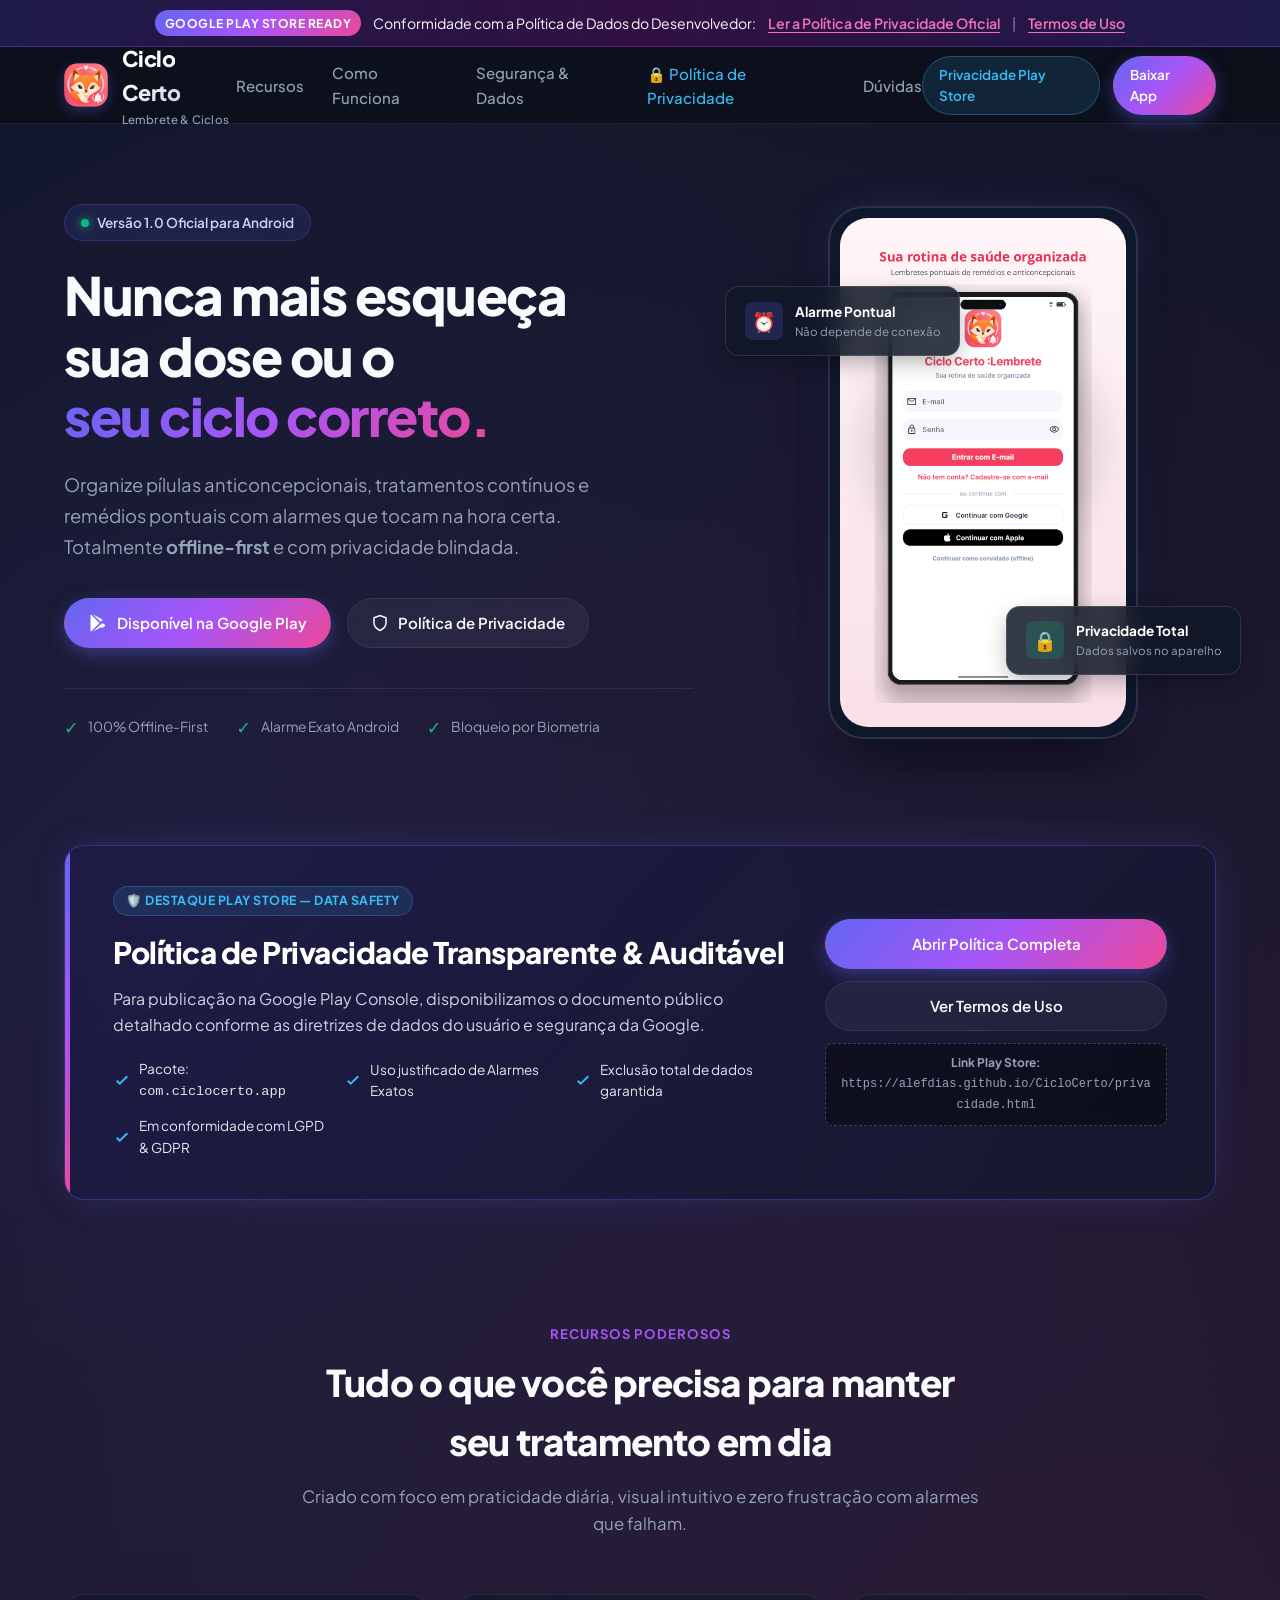
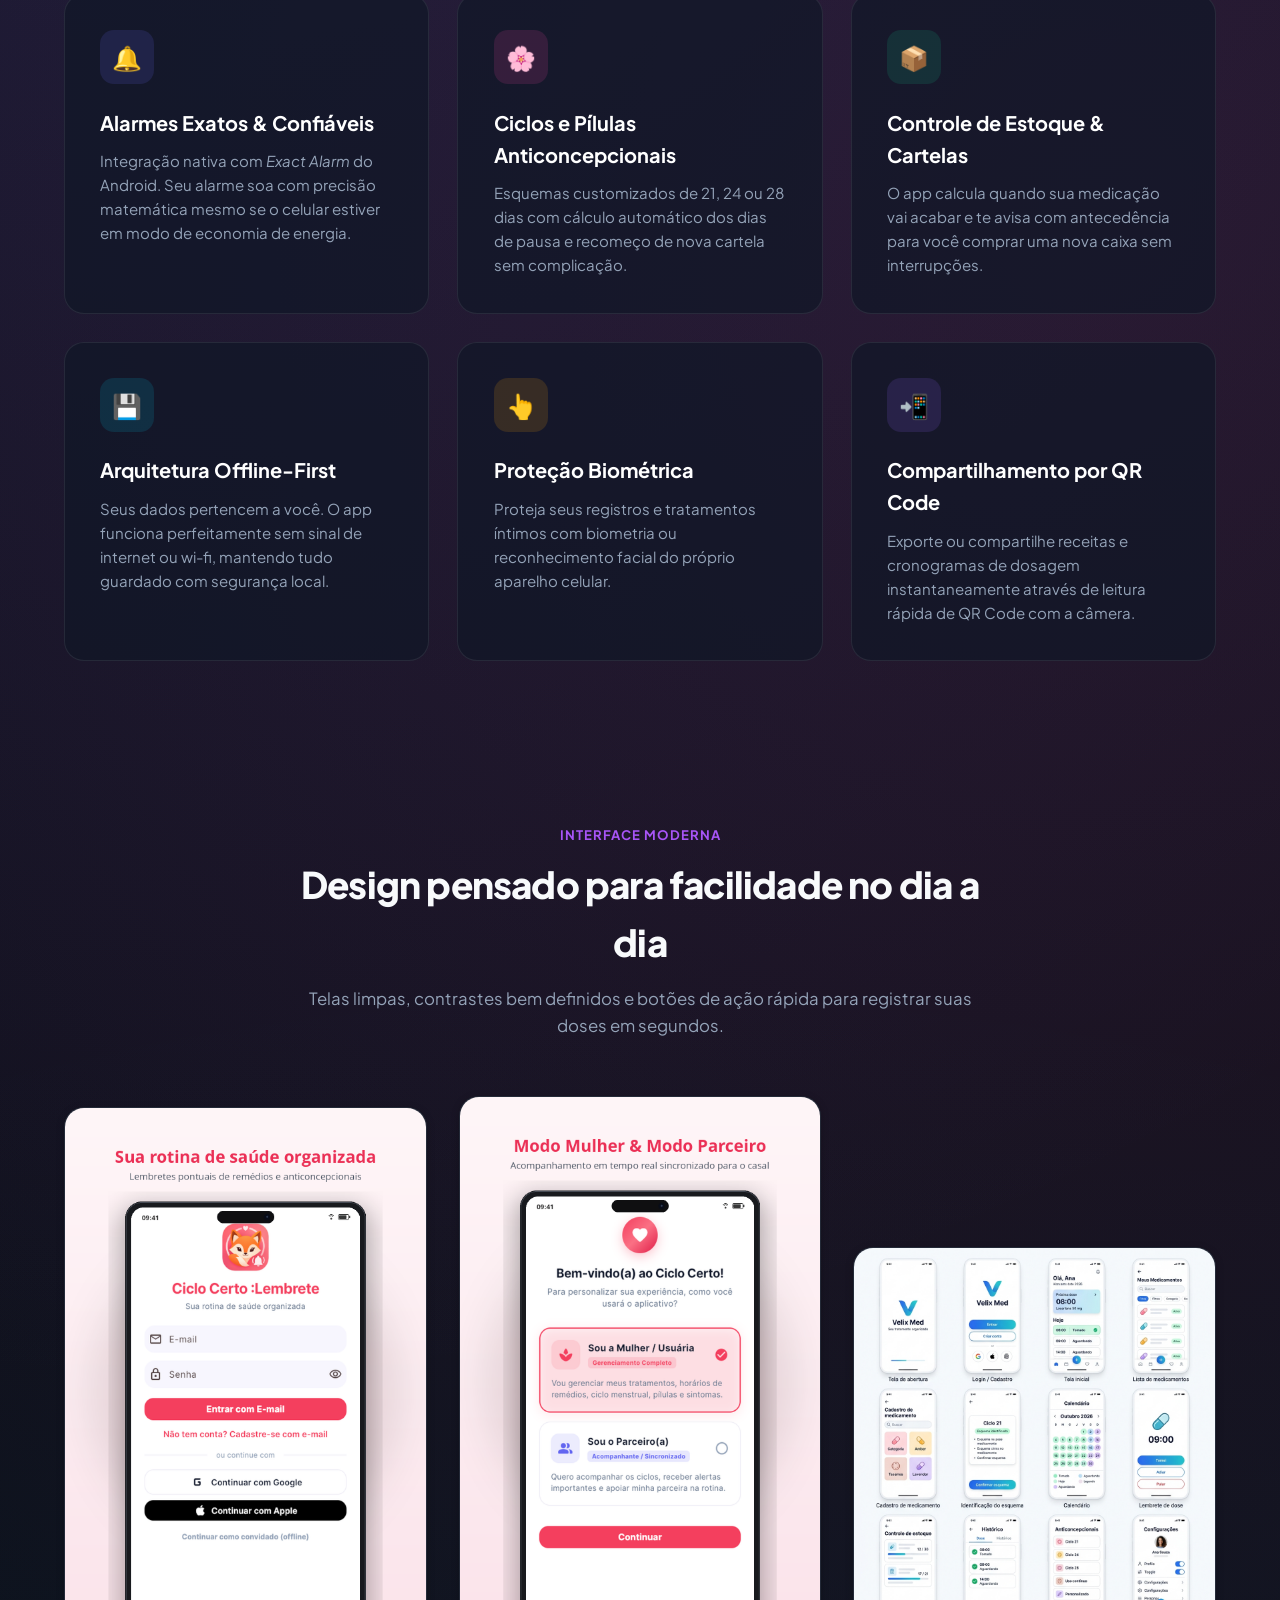
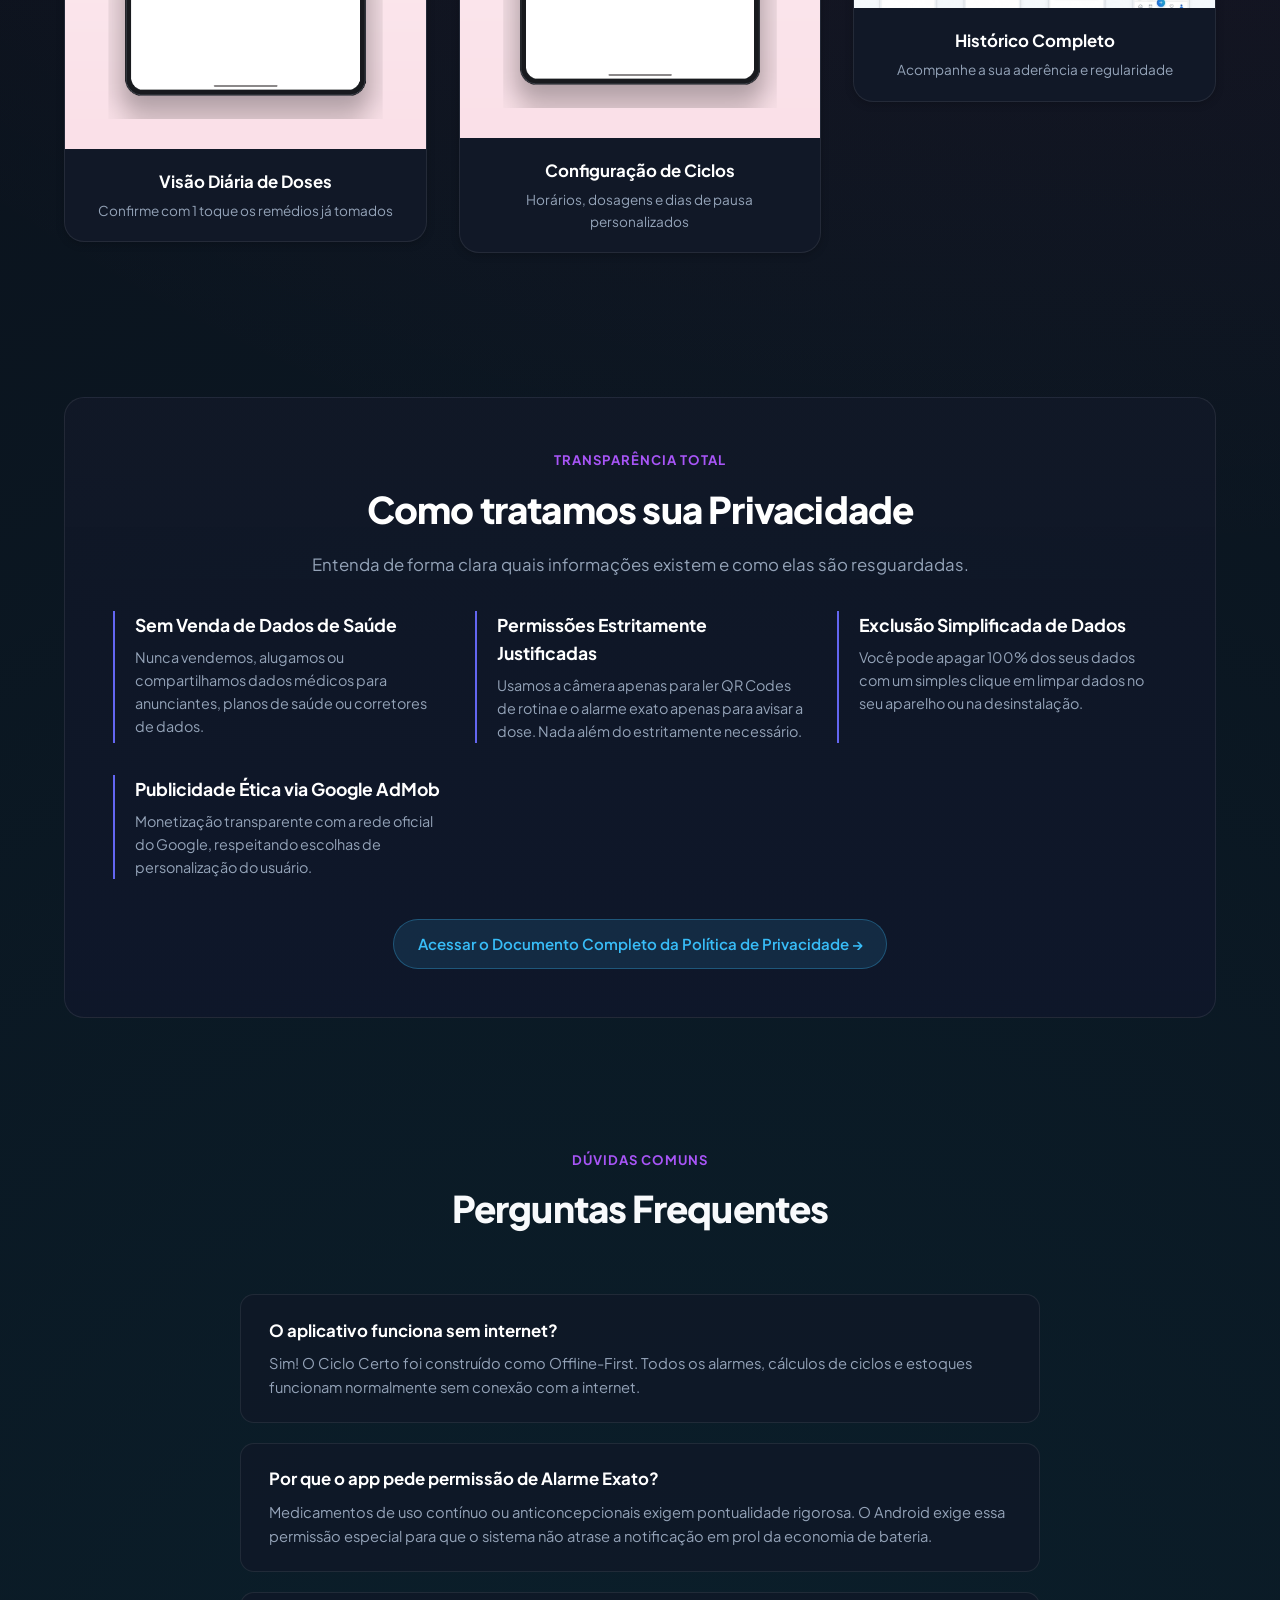
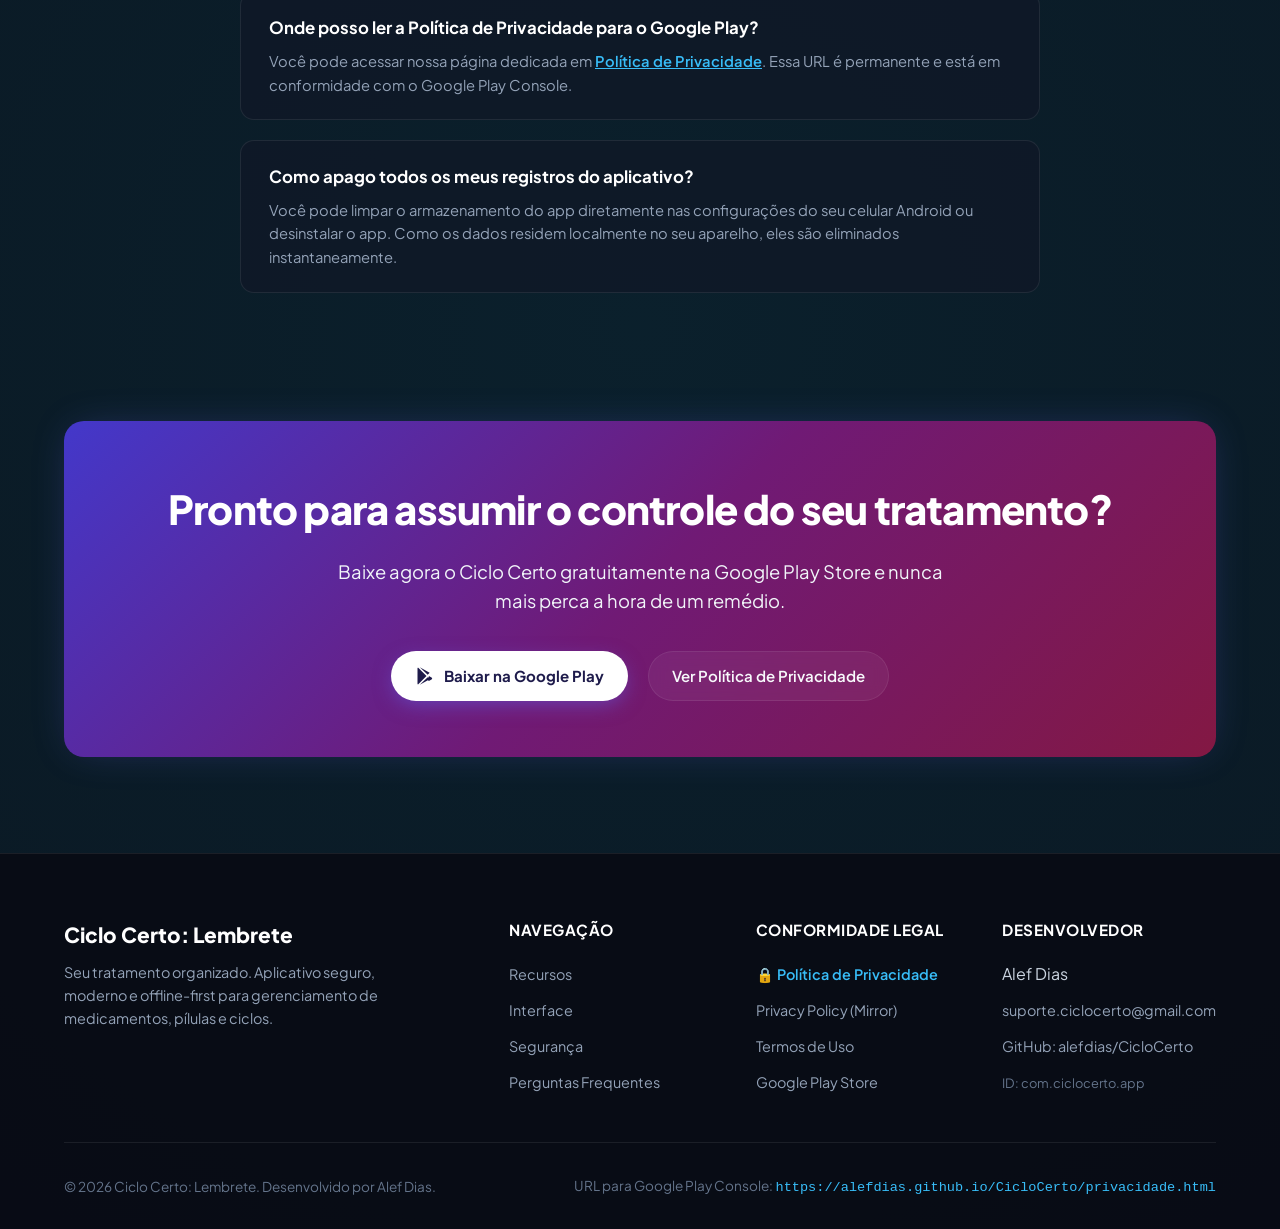
==== index.html @ 255b455c "feat: site oficial Ciclo Certo com Politica de Privacidade para Google Play Store" ====
<!DOCTYPE html>
<html lang="pt-BR">
<head>
  <meta charset="UTF-8">
  <meta name="viewport" content="width=device-width, initial-scale=1.0">
  <title>Ciclo Certo: Lembrete — Seu Tratamento e Ciclo em Dia</title>
  <meta name="description" content="Ciclo Certo é o aplicativo definitivo para gerenciar medicamentos, pílulas anticoncepcionais, ciclos e lembretes pontuais com total privacidade e segurança offline.">
  <meta name="keywords" content="Ciclo Certo, Lembrete de remédio, Pílula anticoncepcional, Ciclo menstrual, Gerenciador de medicamentos, Alarme de remédio, Google Play">
  
  <!-- Favicon -->
  <link rel="icon" type="image/png" href="assets/icon.png">
  
  <!-- Google Fonts -->
  <link rel="preconnect" href="https://fonts.googleapis.com">
  <link rel="preconnect" href="https://fonts.gstatic.com" crossorigin>
  <link href="https://fonts.googleapis.com/css2?family=Plus+Jakarta+Sans:wght@400;500;600;700;800&display=swap" rel="stylesheet">
  
  <!-- CSS -->
  <link rel="stylesheet" href="style.css">
</head>
<body>
  <div class="ambient-glow top-left"></div>
  <div class="ambient-glow bottom-right"></div>

  <!-- Top Notification Bar: Destaque Play Store -->
  <div class="top-notice-bar">
    <div class="container top-notice-content">
      <span class="top-badge">Google Play Store Ready</span>
      <span>Conformidade com a Política de Dados do Desenvolvedor:</span>
      <a href="privacidade.html">Ler a Política de Privacidade Oficial</a>
      <span style="opacity: 0.5;">|</span>
      <a href="termos.html">Termos de Uso</a>
    </div>
  </div>

  <!-- Header -->
  <header class="site-header">
    <div class="container site-nav">
      <a href="index.html" class="nav-brand">
        <img src="assets/icon.png" alt="Ciclo Certo Ícone" class="nav-logo">
        <div>
          <span class="brand-name">Ciclo Certo</span>
          <span class="brand-tag">Lembrete & Ciclos</span>
        </div>
      </a>
      <ul class="nav-links">
        <li><a href="#recursos" class="nav-link">Recursos</a></li>
        <li><a href="#como-funciona" class="nav-link">Como Funciona</a></li>
        <li><a href="#seguranca" class="nav-link">Segurança & Dados</a></li>
        <li><a href="privacidade.html" class="nav-link highlight">🔒 Política de Privacidade</a></li>
        <li><a href="#faq" class="nav-link">Dúvidas</a></li>
      </ul>
      <div class="nav-actions">
        <a href="privacidade.html" class="btn btn-privacy btn-sm">Privacidade Play Store</a>
        <a href="#download" class="btn btn-primary btn-sm">Baixar App</a>
      </div>
    </div>
  </header>

  <!-- Hero Section -->
  <section class="hero-section">
    <div class="container">
      <div class="hero-grid">
        <div class="hero-content">
          <div class="hero-badge-pill">
            <span class="pill-dot"></span>
            <span>Versão 1.0 Oficial para Android</span>
          </div>
          <h1 class="hero-title">
            Nunca mais esqueça <br>sua dose ou o <br>
            <span class="gradient-text">seu ciclo correto.</span>
          </h1>
          <p class="hero-desc">
            Organize pílulas anticoncepcionais, tratamentos contínuos e remédios pontuais com alarmes que tocam na hora certa. Totalmente <strong>offline-first</strong> e com privacidade blindada.
          </p>

          <div class="hero-cta-group">
            <a href="#download" class="btn btn-primary">
              <svg width="20" height="20" viewBox="0 0 24 24" fill="currentColor">
                <path d="M3.609 1.814L13.792 12 3.61 22.186a2.36 2.36 0 0 1-.61-.954V2.768c.176-.364.385-.688.61-.954zm11.602 11.602l2.366 2.366-11.8 6.812 9.434-9.178zm0-2.832L5.776 1.406l11.796 6.812-2.36 2.366zm1.414 1.414l3.18 1.836c1.077.622 1.077 1.636 0 2.258l-3.18 1.836-2.122-2.122 2.122-2.808z"/>
              </svg>
              Disponível na Google Play
            </a>
            <a href="privacidade.html" class="btn btn-secondary">
              <svg width="18" height="18" viewBox="0 0 24 24" fill="none" stroke="currentColor" stroke-width="2">
                <path d="M12 22s8-4 8-10V5l-8-3-8 3v7c0 6 8 10 8 10z"/>
              </svg>
              Política de Privacidade
            </a>
          </div>

          <div class="hero-trust-badges">
            <div class="trust-item">
              <span class="trust-icon">✓</span>
              <span>100% Offline-First</span>
            </div>
            <div class="trust-item">
              <span class="trust-icon">✓</span>
              <span>Alarme Exato Android</span>
            </div>
            <div class="trust-item">
              <span class="trust-icon">✓</span>
              <span>Bloqueio por Biometria</span>
            </div>
          </div>
        </div>

        <!-- Hero Visual Mockup -->
        <div class="hero-visual">
          <div class="phone-frame">
            <div class="phone-inner">
              <img src="assets/screen1.png" alt="Tela do Ciclo Certo" class="phone-screen">
            </div>
          </div>

          <!-- Floating Badges -->
          <div class="floating-card card-left">
            <div class="floating-icon purple">⏰</div>
            <div class="floating-text">
              <h5>Alarme Pontual</h5>
              <p>Não depende de conexão</p>
            </div>
          </div>

          <div class="floating-card card-right">
            <div class="floating-icon green">🔒</div>
            <div class="floating-text">
              <h5>Privacidade Total</h5>
              <p>Dados salvos no aparelho</p>
            </div>
          </div>
        </div>
      </div>
    </div>
  </section>

  <!-- Google Play Privacy Spotlight Card -->
  <section class="privacy-spotlight-section">
    <div class="container">
      <div class="privacy-spotlight-card">
        <div class="spotlight-left">
          <div class="spotlight-pill">🛡️ Destaque Play Store — Data Safety</div>
          <h2 class="spotlight-title">Política de Privacidade Transparente & Auditável</h2>
          <p class="spotlight-desc">
            Para publicação na Google Play Console, disponibilizamos o documento público detalhado conforme as diretrizes de dados do usuário e segurança da Google.
          </p>
          <div class="spotlight-points">
            <div class="spotlight-point">
              <svg width="18" height="18" fill="none" stroke="currentColor" stroke-width="2.5" viewBox="0 0 24 24"><path d="M5 13l4 4L19 7"/></svg>
              <span>Pacote: <code>com.ciclocerto.app</code></span>
            </div>
            <div class="spotlight-point">
              <svg width="18" height="18" fill="none" stroke="currentColor" stroke-width="2.5" viewBox="0 0 24 24"><path d="M5 13l4 4L19 7"/></svg>
              <span>Uso justificado de Alarmes Exatos</span>
            </div>
            <div class="spotlight-point">
              <svg width="18" height="18" fill="none" stroke="currentColor" stroke-width="2.5" viewBox="0 0 24 24"><path d="M5 13l4 4L19 7"/></svg>
              <span>Exclusão total de dados garantida</span>
            </div>
            <div class="spotlight-point">
              <svg width="18" height="18" fill="none" stroke="currentColor" stroke-width="2.5" viewBox="0 0 24 24"><path d="M5 13l4 4L19 7"/></svg>
              <span>Em conformidade com LGPD & GDPR</span>
            </div>
          </div>
        </div>

        <div class="spotlight-right">
          <a href="privacidade.html" class="btn btn-primary" style="width: 100%;">
            Abrir Política Completa
          </a>
          <a href="termos.html" class="btn btn-secondary" style="width: 100%;">
            Ver Termos de Uso
          </a>
          <div class="url-copy-box" title="URL para cadastrar na Play Store">
            <strong>Link Play Store:</strong><br>
            <code>https://alefdias.github.io/CicloCerto/privacidade.html</code>
          </div>
        </div>
      </div>
    </div>
  </section>

  <!-- Features Section -->
  <section id="recursos" class="features-section">
    <div class="container">
      <div class="section-header">
        <span class="section-tag">Recursos Poderosos</span>
        <h2 class="section-title">Tudo o que você precisa para manter seu tratamento em dia</h2>
        <p class="section-desc">Criado com foco em praticidade diária, visual intuitivo e zero frustração com alarmes que falham.</p>
      </div>

      <div class="features-grid">
        <div class="feature-card">
          <div class="feature-icon-wrapper indigo">🔔</div>
          <h3 class="feature-title">Alarmes Exatos & Confiáveis</h3>
          <p class="feature-desc">Integração nativa com <em>Exact Alarm</em> do Android. Seu alarme soa com precisão matemática mesmo se o celular estiver em modo de economia de energia.</p>
        </div>

        <div class="feature-card">
          <div class="feature-icon-wrapper pink">🌸</div>
          <h3 class="feature-title">Ciclos e Pílulas Anticoncepcionais</h3>
          <p class="feature-desc">Esquemas customizados de 21, 24 ou 28 dias com cálculo automático dos dias de pausa e recomeço de nova cartela sem complicação.</p>
        </div>

        <div class="feature-card">
          <div class="feature-icon-wrapper emerald">📦</div>
          <h3 class="feature-title">Controle de Estoque & Cartelas</h3>
          <p class="feature-desc">O app calcula quando sua medicação vai acabar e te avisa com antecedência para você comprar uma nova caixa sem interrupções.</p>
        </div>

        <div class="feature-card">
          <div class="feature-icon-wrapper cyan">💾</div>
          <h3 class="feature-title">Arquitetura Offline-First</h3>
          <p class="feature-desc">Seus dados pertencem a você. O app funciona perfeitamente sem sinal de internet ou wi-fi, mantendo tudo guardado com segurança local.</p>
        </div>

        <div class="feature-card">
          <div class="feature-icon-wrapper amber">👆</div>
          <h3 class="feature-title">Proteção Biométrica</h3>
          <p class="feature-desc">Proteja seus registros e tratamentos íntimos com biometria ou reconhecimento facial do próprio aparelho celular.</p>
        </div>

        <div class="feature-card">
          <div class="feature-icon-wrapper violet">📲</div>
          <h3 class="feature-title">Compartilhamento por QR Code</h3>
          <p class="feature-desc">Exporte ou compartilhe receitas e cronogramas de dosagem instantaneamente através de leitura rápida de QR Code com a câmera.</p>
        </div>
      </div>
    </div>
  </section>

  <!-- Showcase Gallery -->
  <section id="como-funciona" class="showcase-section">
    <div class="container">
      <div class="section-header">
        <span class="section-tag">Interface Moderna</span>
        <h2 class="section-title">Design pensado para facilidade no dia a dia</h2>
        <p class="section-desc">Telas limpas, contrastes bem definidos e botões de ação rápida para registrar suas doses em segundos.</p>
      </div>

      <div class="showcase-grid">
        <div class="showcase-card">
          <img src="assets/screen1.png" alt="Tela de Lembretes e Doses" class="showcase-img">
          <div class="showcase-info">
            <h4>Visão Diária de Doses</h4>
            <p>Confirme com 1 toque os remédios já tomados</p>
          </div>
        </div>

        <div class="showcase-card">
          <img src="assets/screen2.png" alt="Cadastro de Medicamentos" class="showcase-img">
          <div class="showcase-info">
            <h4>Configuração de Ciclos</h4>
            <p>Horários, dosagens e dias de pausa personalizados</p>
          </div>
        </div>

        <div class="showcase-card">
          <img src="assets/screen3.png" alt="Histórico e Calendário" class="showcase-img">
          <div class="showcase-info">
            <h4>Histórico Completo</h4>
            <p>Acompanhe a sua aderência e regularidade</p>
          </div>
        </div>
      </div>
    </div>
  </section>

  <!-- Security & Privacy Deep Dive -->
  <section id="seguranca" class="security-section">
    <div class="container">
      <div class="security-box">
        <div class="section-header" style="margin-bottom: 2rem;">
          <span class="section-tag">Transparência Total</span>
          <h2 class="section-title" style="color: #fff;">Como tratamos sua Privacidade</h2>
          <p class="section-desc">Entenda de forma clara quais informações existem e como elas são resguardadas.</p>
        </div>

        <div class="security-grid">
          <div class="security-item">
            <h4>Sem Venda de Dados de Saúde</h4>
            <p>Nunca vendemos, alugamos ou compartilhamos dados médicos para anunciantes, planos de saúde ou corretores de dados.</p>
          </div>

          <div class="security-item">
            <h4>Permissões Estritamente Justificadas</h4>
            <p>Usamos a câmera apenas para ler QR Codes de rotina e o alarme exato apenas para avisar a dose. Nada além do estritamente necessário.</p>
          </div>

          <div class="security-item">
            <h4>Exclusão Simplificada de Dados</h4>
            <p>Você pode apagar 100% dos seus dados com um simples clique em limpar dados no seu aparelho ou na desinstalação.</p>
          </div>

          <div class="security-item">
            <h4>Publicidade Ética via Google AdMob</h4>
            <p>Monetização transparente com a rede oficial do Google, respeitando escolhas de personalização do usuário.</p>
          </div>
        </div>

        <div style="text-align: center; margin-top: 2.5rem;">
          <a href="privacidade.html" class="btn btn-privacy">
            Acessar o Documento Completo da Política de Privacidade →
          </a>
        </div>
      </div>
    </div>
  </section>

  <!-- FAQ Section -->
  <section id="faq" class="faq-section">
    <div class="container">
      <div class="section-header">
        <span class="section-tag">Dúvidas Comuns</span>
        <h2 class="section-title">Perguntas Frequentes</h2>
      </div>

      <div class="faq-list">
        <div class="faq-item">
          <div class="faq-question">O aplicativo funciona sem internet?</div>
          <div class="faq-answer">Sim! O Ciclo Certo foi construído como Offline-First. Todos os alarmes, cálculos de ciclos e estoques funcionam normalmente sem conexão com a internet.</div>
        </div>

        <div class="faq-item">
          <div class="faq-question">Por que o app pede permissão de Alarme Exato?</div>
          <div class="faq-answer">Medicamentos de uso contínuo ou anticoncepcionais exigem pontualidade rigorosa. O Android exige essa permissão especial para que o sistema não atrase a notificação em prol da economia de bateria.</div>
        </div>

        <div class="faq-item">
          <div class="faq-question">Onde posso ler a Política de Privacidade para o Google Play?</div>
          <div class="faq-answer">Você pode acessar nossa página dedicada em <a href="privacidade.html" style="color:#38bdf8; font-weight:600;">Política de Privacidade</a>. Essa URL é permanente e está em conformidade com o Google Play Console.</div>
        </div>

        <div class="faq-item">
          <div class="faq-question">Como apago todos os meus registros do aplicativo?</div>
          <div class="faq-answer">Você pode limpar o armazenamento do app diretamente nas configurações do seu celular Android ou desinstalar o app. Como os dados residem localmente no seu aparelho, eles são eliminados instantaneamente.</div>
        </div>
      </div>
    </div>
  </section>

  <!-- CTA Download Section -->
  <section id="download" class="cta-banner-section">
    <div class="container">
      <div class="cta-banner">
        <h2>Pronto para assumir o controle do seu tratamento?</h2>
        <p>Baixe agora o Ciclo Certo gratuitamente na Google Play Store e nunca mais perca a hora de um remédio.</p>
        <div class="cta-buttons">
          <a href="https://play.google.com/store/apps/details?id=com.ciclocerto.app" target="_blank" class="btn btn-primary" style="background:#fff; color:#1e1b4b; font-weight:700;">
            <svg width="20" height="20" viewBox="0 0 24 24" fill="#1e1b4b">
              <path d="M3.609 1.814L13.792 12 3.61 22.186a2.36 2.36 0 0 1-.61-.954V2.768c.176-.364.385-.688.61-.954zm11.602 11.602l2.366 2.366-11.8 6.812 9.434-9.178zm0-2.832L5.776 1.406l11.796 6.812-2.36 2.366zm1.414 1.414l3.18 1.836c1.077.622 1.077 1.636 0 2.258l-3.18 1.836-2.122-2.122 2.122-2.808z"/>
            </svg>
            Baixar na Google Play
          </a>
          <a href="privacidade.html" class="btn btn-secondary">
            Ver Política de Privacidade
          </a>
        </div>
      </div>
    </div>
  </section>

  <!-- Footer -->
  <footer class="site-footer">
    <div class="container">
      <div class="footer-grid">
        <div class="footer-brand">
          <h4>Ciclo Certo: Lembrete</h4>
          <p>Seu tratamento organizado. Aplicativo seguro, moderno e offline-first para gerenciamento de medicamentos, pílulas e ciclos.</p>
        </div>
        <div class="footer-col">
          <h5>Navegação</h5>
          <ul class="footer-links">
            <li><a href="#recursos">Recursos</a></li>
            <li><a href="#como-funciona">Interface</a></li>
            <li><a href="#seguranca">Segurança</a></li>
            <li><a href="#faq">Perguntas Frequentes</a></li>
          </ul>
        </div>
        <div class="footer-col">
          <h5>Conformidade Legal</h5>
          <ul class="footer-links">
            <li><a href="privacidade.html" class="privacy-link">🔒 Política de Privacidade</a></li>
            <li><a href="privacy.html">Privacy Policy (Mirror)</a></li>
            <li><a href="termos.html">Termos de Uso</a></li>
            <li><a href="https://play.google.com/store/apps/details?id=com.ciclocerto.app" target="_blank">Google Play Store</a></li>
          </ul>
        </div>
        <div class="footer-col">
          <h5>Desenvolvedor</h5>
          <ul class="footer-links">
            <li><span style="color: #cbd5e1;">Alef Dias</span></li>
            <li><a href="mailto:suporte.ciclocerto@gmail.com">suporte.ciclocerto@gmail.com</a></li>
            <li><a href="https://github.com/alefdias/CicloCerto" target="_blank">GitHub: alefdias/CicloCerto</a></li>
            <li><span style="color: #64748b; font-size: 0.8rem;">ID: com.ciclocerto.app</span></li>
          </ul>
        </div>
      </div>
      <div class="footer-bottom">
        <div>&copy; 2026 Ciclo Certo: Lembrete. Desenvolvido por Alef Dias.</div>
        <div>URL para Google Play Console: <code style="color: #38bdf8;">https://alefdias.github.io/CicloCerto/privacidade.html</code></div>
      </div>
    </div>
  </footer>
</body>
</html>
---- style.css ----
/* ==========================================================================
   Ciclo Certo - Design System & Modern Styles
   ========================================================================== */

:root {
  --primary: #6366f1;
  --primary-hover: #4f46e5;
  --primary-light: #e0e7ff;
  --primary-gradient: linear-gradient(135deg, #6366f1 0%, #a855f7 50%, #ec4899 100%);
  --secondary: #ec4899;
  --secondary-hover: #db2777;
  --accent: #06b6d4;
  --accent-green: #10b981;
  
  --bg-main: #0b0f19;
  --bg-surface: #111827;
  --bg-card: rgba(17, 24, 39, 0.7);
  --bg-card-hover: rgba(30, 41, 59, 0.8);
  --border-subtle: rgba(255, 255, 255, 0.08);
  --border-focus: rgba(99, 102, 241, 0.4);
  
  --text-main: #f8fafc;
  --text-muted: #94a3b8;
  --text-dim: #64748b;
  
  --font-family: 'Plus Jakarta Sans', system-ui, -apple-system, BlinkMacSystemFont, 'Segoe UI', Roboto, sans-serif;
  --radius-sm: 8px;
  --radius-md: 14px;
  --radius-lg: 20px;
  --radius-full: 9999px;
  
  --shadow-sm: 0 2px 8px rgba(0, 0, 0, 0.2);
  --shadow-md: 0 8px 24px -4px rgba(0, 0, 0, 0.35);
  --shadow-glow: 0 0 40px -10px rgba(99, 102, 241, 0.3);
  --shadow-pink: 0 0 35px -8px rgba(236, 72, 153, 0.3);
}

/* Reset & Base */
*, *::before, *::after {
  box-sizing: border-box;
  margin: 0;
  padding: 0;
}

html {
  scroll-behavior: smooth;
  font-family: var(--font-family);
  background-color: var(--bg-main);
  color: var(--text-main);
  line-height: 1.6;
  -webkit-font-smoothing: antialiased;
}

body {
  min-height: 100vh;
  position: relative;
  overflow-x: hidden;
  background: 
    radial-gradient(circle at 15% 15%, rgba(99, 102, 241, 0.15) 0%, transparent 40%),
    radial-gradient(circle at 85% 30%, rgba(236, 72, 153, 0.12) 0%, transparent 45%),
    radial-gradient(circle at 50% 85%, rgba(6, 182, 212, 0.1) 0%, transparent 50%),
    var(--bg-main);
}

/* Ambient glow blobs */
.ambient-glow {
  position: fixed;
  width: 500px;
  height: 500px;
  border-radius: 50%;
  filter: blur(120px);
  pointer-events: none;
  z-index: -1;
  opacity: 0.5;
}
.ambient-glow.top-left {
  top: -100px;
  left: -100px;
  background: rgba(99, 102, 241, 0.25);
}
.ambient-glow.bottom-right {
  bottom: 0;
  right: -100px;
  background: rgba(236, 72, 153, 0.2);
}

/* Container */
.container {
  width: 100%;
  max-width: 1200px;
  margin: 0 auto;
  padding: 0 1.5rem;
}

/* PlayStore Highlight Top Notification Bar */
.top-notice-bar {
  background: linear-gradient(90deg, #1e1b4b 0%, #311042 50%, #1e1b4b 100%);
  border-bottom: 1px solid rgba(168, 85, 247, 0.3);
  padding: 0.65rem 1rem;
  font-size: 0.88rem;
  text-align: center;
  position: relative;
  z-index: 100;
}
.top-notice-content {
  display: flex;
  align-items: center;
  justify-content: center;
  gap: 0.75rem;
  flex-wrap: wrap;
}
.top-badge {
  background: var(--primary-gradient);
  color: #fff;
  padding: 0.2rem 0.6rem;
  border-radius: var(--radius-full);
  font-size: 0.75rem;
  font-weight: 700;
  letter-spacing: 0.5px;
  text-transform: uppercase;
  display: inline-flex;
  align-items: center;
  gap: 0.3rem;
}
.top-notice-bar a {
  color: #f472b6;
  font-weight: 600;
  text-decoration: underline;
  text-underline-offset: 3px;
  transition: color 0.2s;
}
.top-notice-bar a:hover {
  color: #fff;
}

/* Navigation Header */
.site-header {
  position: sticky;
  top: 0;
  z-index: 90;
  backdrop-filter: blur(16px);
  -webkit-backdrop-filter: blur(16px);
  background: rgba(11, 15, 25, 0.75);
  border-bottom: 1px solid var(--border-subtle);
  transition: all 0.3s ease;
}
.site-nav {
  display: flex;
  align-items: center;
  justify-content: space-between;
  height: 76px;
}
.nav-brand {
  display: flex;
  align-items: center;
  gap: 0.85rem;
  text-decoration: none;
  color: var(--text-main);
}
.nav-logo {
  width: 44px;
  height: 44px;
  border-radius: var(--radius-md);
  box-shadow: 0 4px 12px rgba(99, 102, 241, 0.3);
  object-fit: cover;
  transition: transform 0.2s;
}
.nav-brand:hover .nav-logo {
  transform: scale(1.05);
}
.brand-name {
  font-weight: 800;
  font-size: 1.35rem;
  letter-spacing: -0.5px;
  background: linear-gradient(135deg, #fff 40%, #cbd5e1 100%);
  -webkit-background-clip: text;
  -webkit-text-fill-color: transparent;
}
.brand-tag {
  display: block;
  font-size: 0.72rem;
  color: var(--text-muted);
  font-weight: 500;
  letter-spacing: 0.2px;
}
.nav-links {
  display: flex;
  align-items: center;
  gap: 1.75rem;
  list-style: none;
}
.nav-link {
  color: var(--text-muted);
  text-decoration: none;
  font-weight: 500;
  font-size: 0.94rem;
  transition: color 0.2s;
}
.nav-link:hover {
  color: var(--text-main);
}
.nav-link.active {
  color: #fff;
  font-weight: 600;
}
.nav-link.highlight {
  color: #38bdf8;
  display: inline-flex;
  align-items: center;
  gap: 0.35rem;
}
.nav-actions {
  display: flex;
  align-items: center;
  gap: 0.85rem;
}

/* Buttons */
.btn {
  display: inline-flex;
  align-items: center;
  justify-content: center;
  gap: 0.55rem;
  padding: 0.75rem 1.45rem;
  border-radius: var(--radius-full);
  font-size: 0.94rem;
  font-weight: 600;
  text-decoration: none;
  cursor: pointer;
  transition: all 0.25s cubic-bezier(0.16, 1, 0.3, 1);
  border: 1px solid transparent;
}
.btn-primary {
  background: var(--primary-gradient);
  color: #fff;
  box-shadow: 0 6px 20px -3px rgba(99, 102, 241, 0.5);
}
.btn-primary:hover {
  transform: translateY(-2px);
  box-shadow: 0 10px 28px -3px rgba(236, 72, 153, 0.6);
}
.btn-secondary {
  background: rgba(255, 255, 255, 0.05);
  color: var(--text-main);
  border: 1px solid var(--border-subtle);
  backdrop-filter: blur(8px);
}
.btn-secondary:hover {
  background: rgba(255, 255, 255, 0.1);
  border-color: rgba(255, 255, 255, 0.2);
  transform: translateY(-2px);
}
.btn-privacy {
  background: rgba(56, 189, 248, 0.12);
  color: #38bdf8;
  border: 1px solid rgba(56, 189, 248, 0.3);
}
.btn-privacy:hover {
  background: rgba(56, 189, 248, 0.2);
  border-color: #38bdf8;
  color: #fff;
  transform: translateY(-2px);
}
.btn-sm {
  padding: 0.45rem 1rem;
  font-size: 0.84rem;
}

/* Hero Section */
.hero-section {
  padding: 5rem 0 4rem;
  position: relative;
}
.hero-grid {
  display: grid;
  grid-template-columns: 1.15fr 0.85fr;
  align-items: center;
  gap: 3.5rem;
}
.hero-badge-pill {
  display: inline-flex;
  align-items: center;
  gap: 0.5rem;
  padding: 0.4rem 1rem;
  background: rgba(99, 102, 241, 0.12);
  border: 1px solid rgba(99, 102, 241, 0.25);
  border-radius: var(--radius-full);
  color: #c7d2fe;
  font-size: 0.85rem;
  font-weight: 600;
  margin-bottom: 1.5rem;
}
.hero-badge-pill .pill-dot {
  width: 8px;
  height: 8px;
  border-radius: 50%;
  background: var(--accent-green);
  box-shadow: 0 0 10px var(--accent-green);
}
.hero-title {
  font-size: 3.3rem;
  font-weight: 800;
  line-height: 1.15;
  letter-spacing: -1.5px;
  margin-bottom: 1.35rem;
}
.gradient-text {
  background: var(--primary-gradient);
  -webkit-background-clip: text;
  -webkit-text-fill-color: transparent;
}
.hero-desc {
  font-size: 1.15rem;
  color: var(--text-muted);
  line-height: 1.7;
  margin-bottom: 2.2rem;
  max-width: 560px;
}
.hero-cta-group {
  display: flex;
  align-items: center;
  gap: 1rem;
  flex-wrap: wrap;
  margin-bottom: 2.5rem;
}
.hero-trust-badges {
  display: flex;
  align-items: center;
  gap: 1.75rem;
  padding-top: 1.5rem;
  border-top: 1px solid var(--border-subtle);
}
.trust-item {
  display: flex;
  align-items: center;
  gap: 0.6rem;
  font-size: 0.86rem;
  color: var(--text-muted);
}
.trust-icon {
  color: var(--accent-green);
  font-size: 1.1rem;
}

/* Mockup Display */
.hero-visual {
  position: relative;
  display: flex;
  justify-content: center;
}
.phone-frame {
  width: 310px;
  max-width: 100%;
  position: relative;
  border-radius: 36px;
  background: #0f172a;
  padding: 10px;
  box-shadow: 0 25px 60px -15px rgba(0, 0, 0, 0.8), var(--shadow-glow);
  border: 2px solid rgba(255, 255, 255, 0.12);
  transition: transform 0.4s ease;
}
.phone-frame:hover {
  transform: translateY(-6px) scale(1.02);
}
.phone-inner {
  border-radius: 28px;
  overflow: hidden;
  background: #000;
  position: relative;
}
.phone-screen {
  width: 100%;
  height: auto;
  display: block;
}
.floating-card {
  position: absolute;
  padding: 0.85rem 1.15rem;
  border-radius: var(--radius-md);
  background: rgba(17, 24, 39, 0.85);
  backdrop-filter: blur(14px);
  border: 1px solid rgba(255, 255, 255, 0.12);
  box-shadow: var(--shadow-md);
  display: flex;
  align-items: center;
  gap: 0.75rem;
  animation: float 4s ease-in-out infinite alternate;
}
.floating-card.card-left {
  top: 15%;
  left: -25px;
}
.floating-card.card-right {
  bottom: 12%;
  right: -25px;
  animation-delay: 2s;
}
.floating-icon {
  width: 38px;
  height: 38px;
  border-radius: var(--radius-sm);
  display: flex;
  align-items: center;
  justify-content: center;
  font-size: 1.2rem;
}
.floating-icon.purple {
  background: rgba(99, 102, 241, 0.2);
  color: #a5b4fc;
}
.floating-icon.green {
  background: rgba(16, 185, 129, 0.2);
  color: #6ee7b7;
}
.floating-text h5 {
  font-size: 0.85rem;
  font-weight: 700;
  color: #fff;
}
.floating-text p {
  font-size: 0.72rem;
  color: var(--text-muted);
}

@keyframes float {
  0% { transform: translateY(0); }
  100% { transform: translateY(-10px); }
}

/* Play Store Privacy Spotlight Card */
.privacy-spotlight-section {
  padding: 2.5rem 0;
}
.privacy-spotlight-card {
  background: linear-gradient(135deg, rgba(30, 27, 75, 0.7) 0%, rgba(20, 24, 45, 0.85) 100%);
  border: 1px solid rgba(99, 102, 241, 0.35);
  border-radius: var(--radius-lg);
  padding: 2.5rem 3rem;
  box-shadow: var(--shadow-glow);
  display: flex;
  align-items: center;
  justify-content: space-between;
  gap: 2rem;
  position: relative;
  overflow: hidden;
}
.privacy-spotlight-card::before {
  content: '';
  position: absolute;
  top: 0;
  left: 0;
  width: 5px;
  height: 100%;
  background: var(--primary-gradient);
}
.spotlight-left {
  max-width: 680px;
}
.spotlight-pill {
  display: inline-flex;
  align-items: center;
  gap: 0.4rem;
  font-size: 0.78rem;
  font-weight: 700;
  color: #38bdf8;
  background: rgba(56, 189, 248, 0.12);
  border: 1px solid rgba(56, 189, 248, 0.25);
  padding: 0.25rem 0.75rem;
  border-radius: var(--radius-full);
  margin-bottom: 0.85rem;
  text-transform: uppercase;
  letter-spacing: 0.5px;
}
.spotlight-title {
  font-size: 1.85rem;
  font-weight: 800;
  color: #fff;
  margin-bottom: 0.6rem;
  letter-spacing: -0.5px;
}
.spotlight-desc {
  font-size: 1rem;
  color: #cbd5e1;
  line-height: 1.6;
  margin-bottom: 1.25rem;
}
.spotlight-points {
  display: grid;
  grid-template-columns: repeat(auto-fit, minmax(210px, 1fr));
  gap: 0.75rem;
}
.spotlight-point {
  display: flex;
  align-items: center;
  gap: 0.5rem;
  font-size: 0.85rem;
  color: #e2e8f0;
}
.spotlight-point svg {
  color: #38bdf8;
  flex-shrink: 0;
}
.spotlight-right {
  display: flex;
  flex-direction: column;
  align-items: center;
  gap: 0.75rem;
  min-width: 220px;
}
.url-copy-box {
  width: 100%;
  background: rgba(0, 0, 0, 0.4);
  border: 1px dashed rgba(255, 255, 255, 0.2);
  border-radius: var(--radius-sm);
  padding: 0.6rem 0.85rem;
  font-size: 0.75rem;
  color: #94a3b8;
  word-break: break-all;
  text-align: center;
}

/* Section Header */
.section-header {
  text-align: center;
  max-width: 680px;
  margin: 0 auto 3.5rem;
}
.section-tag {
  display: inline-block;
  font-size: 0.82rem;
  font-weight: 700;
  color: #a855f7;
  text-transform: uppercase;
  letter-spacing: 1px;
  margin-bottom: 0.6rem;
}
.section-title {
  font-size: 2.3rem;
  font-weight: 800;
  letter-spacing: -0.8px;
  margin-bottom: 0.85rem;
}
.section-desc {
  color: var(--text-muted);
  font-size: 1.05rem;
}

/* Features Grid */
.features-section {
  padding: 5rem 0;
}
.features-grid {
  display: grid;
  grid-template-columns: repeat(auto-fit, minmax(320px, 1fr));
  gap: 1.75rem;
}
.feature-card {
  background: var(--bg-card);
  border: 1px solid var(--border-subtle);
  border-radius: var(--radius-lg);
  padding: 2.2rem;
  position: relative;
  transition: all 0.3s cubic-bezier(0.16, 1, 0.3, 1);
  display: flex;
  flex-direction: column;
}
.feature-card:hover {
  background: var(--bg-card-hover);
  border-color: rgba(99, 102, 241, 0.3);
  transform: translateY(-4px);
  box-shadow: var(--shadow-md);
}
.feature-icon-wrapper {
  width: 54px;
  height: 54px;
  border-radius: var(--radius-md);
  display: flex;
  align-items: center;
  justify-content: center;
  margin-bottom: 1.4rem;
  font-size: 1.5rem;
}
.feature-icon-wrapper.indigo {
  background: rgba(99, 102, 241, 0.15);
  color: #818cf8;
}
.feature-icon-wrapper.pink {
  background: rgba(236, 72, 153, 0.15);
  color: #f472b6;
}
.feature-icon-wrapper.emerald {
  background: rgba(16, 185, 129, 0.15);
  color: #34d399;
}
.feature-icon-wrapper.cyan {
  background: rgba(6, 182, 212, 0.15);
  color: #22d3ee;
}
.feature-icon-wrapper.amber {
  background: rgba(245, 158, 11, 0.15);
  color: #fbbf24;
}
.feature-icon-wrapper.violet {
  background: rgba(139, 92, 246, 0.15);
  color: #c084fc;
}
.feature-title {
  font-size: 1.25rem;
  font-weight: 700;
  margin-bottom: 0.65rem;
  color: #fff;
}
.feature-desc {
  font-size: 0.94rem;
  color: var(--text-muted);
  line-height: 1.6;
}

/* Screenshots Showcase */
.showcase-section {
  padding: 5rem 0;
  position: relative;
}
.showcase-grid {
  display: grid;
  grid-template-columns: repeat(auto-fit, minmax(280px, 1fr));
  gap: 2rem;
  align-items: center;
}
.showcase-card {
  border-radius: var(--radius-lg);
  overflow: hidden;
  border: 1px solid var(--border-subtle);
  background: var(--bg-surface);
  transition: transform 0.3s ease, box-shadow 0.3s ease;
  box-shadow: var(--shadow-sm);
  text-align: center;
}
.showcase-card:hover {
  transform: translateY(-8px);
  box-shadow: var(--shadow-md), var(--shadow-glow);
  border-color: rgba(99, 102, 241, 0.3);
}
.showcase-img {
  width: 100%;
  display: block;
  object-fit: cover;
}
.showcase-info {
  padding: 1.25rem;
}
.showcase-info h4 {
  font-size: 1.05rem;
  font-weight: 700;
  color: #fff;
  margin-bottom: 0.25rem;
}
.showcase-info p {
  font-size: 0.85rem;
  color: var(--text-muted);
}

/* Privacy & Security Deep Dive Box */
.security-section {
  padding: 4rem 0;
}
.security-box {
  background: linear-gradient(180deg, rgba(17, 24, 39, 0.9) 0%, rgba(15, 23, 42, 0.95) 100%);
  border: 1px solid var(--border-subtle);
  border-radius: var(--radius-lg);
  padding: 3rem;
}
.security-grid {
  display: grid;
  grid-template-columns: repeat(auto-fit, minmax(280px, 1fr));
  gap: 2rem;
  margin-top: 2rem;
}
.security-item {
  border-left: 2px solid var(--primary);
  padding-left: 1.25rem;
}
.security-item h4 {
  font-size: 1.1rem;
  font-weight: 700;
  color: #fff;
  margin-bottom: 0.4rem;
}
.security-item p {
  font-size: 0.9rem;
  color: var(--text-muted);
  line-height: 1.6;
}

/* FAQ Section */
.faq-section {
  padding: 4rem 0;
}
.faq-list {
  max-width: 800px;
  margin: 0 auto;
  display: flex;
  flex-direction: column;
  gap: 1.25rem;
}
.faq-item {
  background: var(--bg-card);
  border: 1px solid var(--border-subtle);
  border-radius: var(--radius-md);
  padding: 1.4rem 1.75rem;
  transition: all 0.2s ease;
}
.faq-item:hover {
  border-color: rgba(99, 102, 241, 0.3);
}
.faq-question {
  font-size: 1.05rem;
  font-weight: 700;
  color: #fff;
  margin-bottom: 0.5rem;
  display: flex;
  align-items: center;
  justify-content: space-between;
}
.faq-answer {
  font-size: 0.92rem;
  color: var(--text-muted);
  line-height: 1.6;
}

/* Download / CTA Banner */
.cta-banner-section {
  padding: 4rem 0 6rem;
}
.cta-banner {
  background: linear-gradient(135deg, #4338ca 0%, #701a75 50%, #831843 100%);
  border-radius: var(--radius-lg);
  padding: 3.5rem 2.5rem;
  text-align: center;
  position: relative;
  overflow: hidden;
  box-shadow: var(--shadow-glow);
}
.cta-banner h2 {
  font-size: 2.5rem;
  font-weight: 800;
  color: #fff;
  letter-spacing: -0.8px;
  margin-bottom: 1rem;
}
.cta-banner p {
  font-size: 1.15rem;
  color: #f1f5f9;
  max-width: 620px;
  margin: 0 auto 2.2rem;
}
.cta-buttons {
  display: flex;
  justify-content: center;
  gap: 1.25rem;
  flex-wrap: wrap;
}

/* Legal Pages Styling (privacidade.html & termos.html) */
.legal-page-header {
  padding: 4rem 0 2rem;
  border-bottom: 1px solid var(--border-subtle);
  background: linear-gradient(180deg, rgba(30, 27, 75, 0.3) 0%, transparent 100%);
}
.legal-breadcrumbs {
  display: flex;
  align-items: center;
  gap: 0.5rem;
  font-size: 0.85rem;
  color: var(--text-dim);
  margin-bottom: 1rem;
}
.legal-breadcrumbs a {
  color: var(--primary-light);
  text-decoration: none;
}
.legal-title {
  font-size: 2.7rem;
  font-weight: 800;
  letter-spacing: -1px;
  margin-bottom: 0.75rem;
}
.legal-meta {
  display: flex;
  align-items: center;
  gap: 1.5rem;
  font-size: 0.88rem;
  color: var(--text-muted);
  flex-wrap: wrap;
}
.legal-badge {
  background: rgba(16, 185, 129, 0.15);
  color: #34d399;
  padding: 0.2rem 0.65rem;
  border-radius: var(--radius-full);
  font-weight: 600;
  font-size: 0.78rem;
}
.legal-container {
  max-width: 880px;
  margin: 0 auto;
  padding: 3rem 1.5rem 6rem;
}
.legal-content h2 {
  font-size: 1.6rem;
  font-weight: 800;
  color: #fff;
  margin: 2.5rem 0 1rem;
  padding-bottom: 0.5rem;
  border-bottom: 1px solid var(--border-subtle);
  display: flex;
  align-items: center;
  gap: 0.65rem;
}
.legal-content h3 {
  font-size: 1.25rem;
  font-weight: 700;
  color: #e2e8f0;
  margin: 1.75rem 0 0.6rem;
}
.legal-content p, .legal-content li {
  font-size: 1rem;
  color: #cbd5e1;
  line-height: 1.75;
  margin-bottom: 1rem;
}
.legal-content ul, .legal-content ol {
  padding-left: 1.5rem;
  margin-bottom: 1.25rem;
}
.legal-content li {
  margin-bottom: 0.45rem;
}
.legal-content a {
  color: #38bdf8;
  text-decoration: underline;
  text-underline-offset: 3px;
}
.legal-highlight-card {
  background: rgba(99, 102, 241, 0.08);
  border: 1px solid rgba(99, 102, 241, 0.25);
  border-radius: var(--radius-md);
  padding: 1.5rem;
  margin: 1.75rem 0;
}
.legal-highlight-card.alert {
  background: rgba(245, 158, 11, 0.08);
  border-color: rgba(245, 158, 11, 0.25);
}
.legal-highlight-card.success {
  background: rgba(16, 185, 129, 0.08);
  border-color: rgba(16, 185, 129, 0.25);
}
.legal-table {
  width: 100%;
  border-collapse: collapse;
  margin: 1.5rem 0;
  font-size: 0.92rem;
}
.legal-table th, .legal-table td {
  padding: 0.85rem 1rem;
  border: 1px solid var(--border-subtle);
  text-align: left;
}
.legal-table th {
  background: rgba(255, 255, 255, 0.04);
  color: #fff;
  font-weight: 700;
}
.legal-table td {
  color: #cbd5e1;
}

/* Footer */
.site-footer {
  border-top: 1px solid var(--border-subtle);
  background: rgba(8, 11, 19, 0.9);
  padding: 4rem 0 2rem;
  margin-top: auto;
}
.footer-grid {
  display: grid;
  grid-template-columns: 2fr repeat(3, 1fr);
  gap: 3rem;
  margin-bottom: 3rem;
}
.footer-brand h4 {
  font-size: 1.3rem;
  font-weight: 800;
  color: #fff;
  margin-bottom: 0.6rem;
}
.footer-brand p {
  color: var(--text-muted);
  font-size: 0.9rem;
  max-width: 320px;
  line-height: 1.6;
}
.footer-col h5 {
  font-size: 0.95rem;
  font-weight: 700;
  color: #fff;
  margin-bottom: 1.15rem;
  text-transform: uppercase;
  letter-spacing: 0.5px;
}
.footer-links {
  list-style: none;
  display: flex;
  flex-direction: column;
  gap: 0.65rem;
}
.footer-links a {
  color: var(--text-muted);
  text-decoration: none;
  font-size: 0.9rem;
  transition: color 0.2s;
}
.footer-links a:hover {
  color: #fff;
}
.footer-links a.privacy-link {
  color: #38bdf8;
  font-weight: 600;
}
.footer-bottom {
  border-top: 1px solid var(--border-subtle);
  padding-top: 2rem;
  display: flex;
  align-items: center;
  justify-content: space-between;
  font-size: 0.85rem;
  color: var(--text-dim);
  flex-wrap: wrap;
  gap: 1rem;
}

/* Responsive */
@media (max-width: 992px) {
  .hero-grid {
    grid-template-columns: 1fr;
    text-align: center;
    gap: 3rem;
  }
  .hero-desc {
    margin: 0 auto 2.2rem;
  }
  .hero-cta-group {
    justify-content: center;
  }
  .hero-trust-badges {
    justify-content: center;
  }
  .privacy-spotlight-card {
    flex-direction: column;
    text-align: center;
    padding: 2rem;
  }
  .privacy-spotlight-card::before {
    width: 100%;
    height: 5px;
  }
  .spotlight-points {
    text-align: left;
  }
  .footer-grid {
    grid-template-columns: 1fr 1fr;
    gap: 2rem;
  }
}

@media (max-width: 768px) {
  .hero-title {
    font-size: 2.4rem;
  }
  .nav-links {
    display: none;
  }
  .footer-grid {
    grid-template-columns: 1fr;
  }
  .floating-card {
    display: none;
  }
}
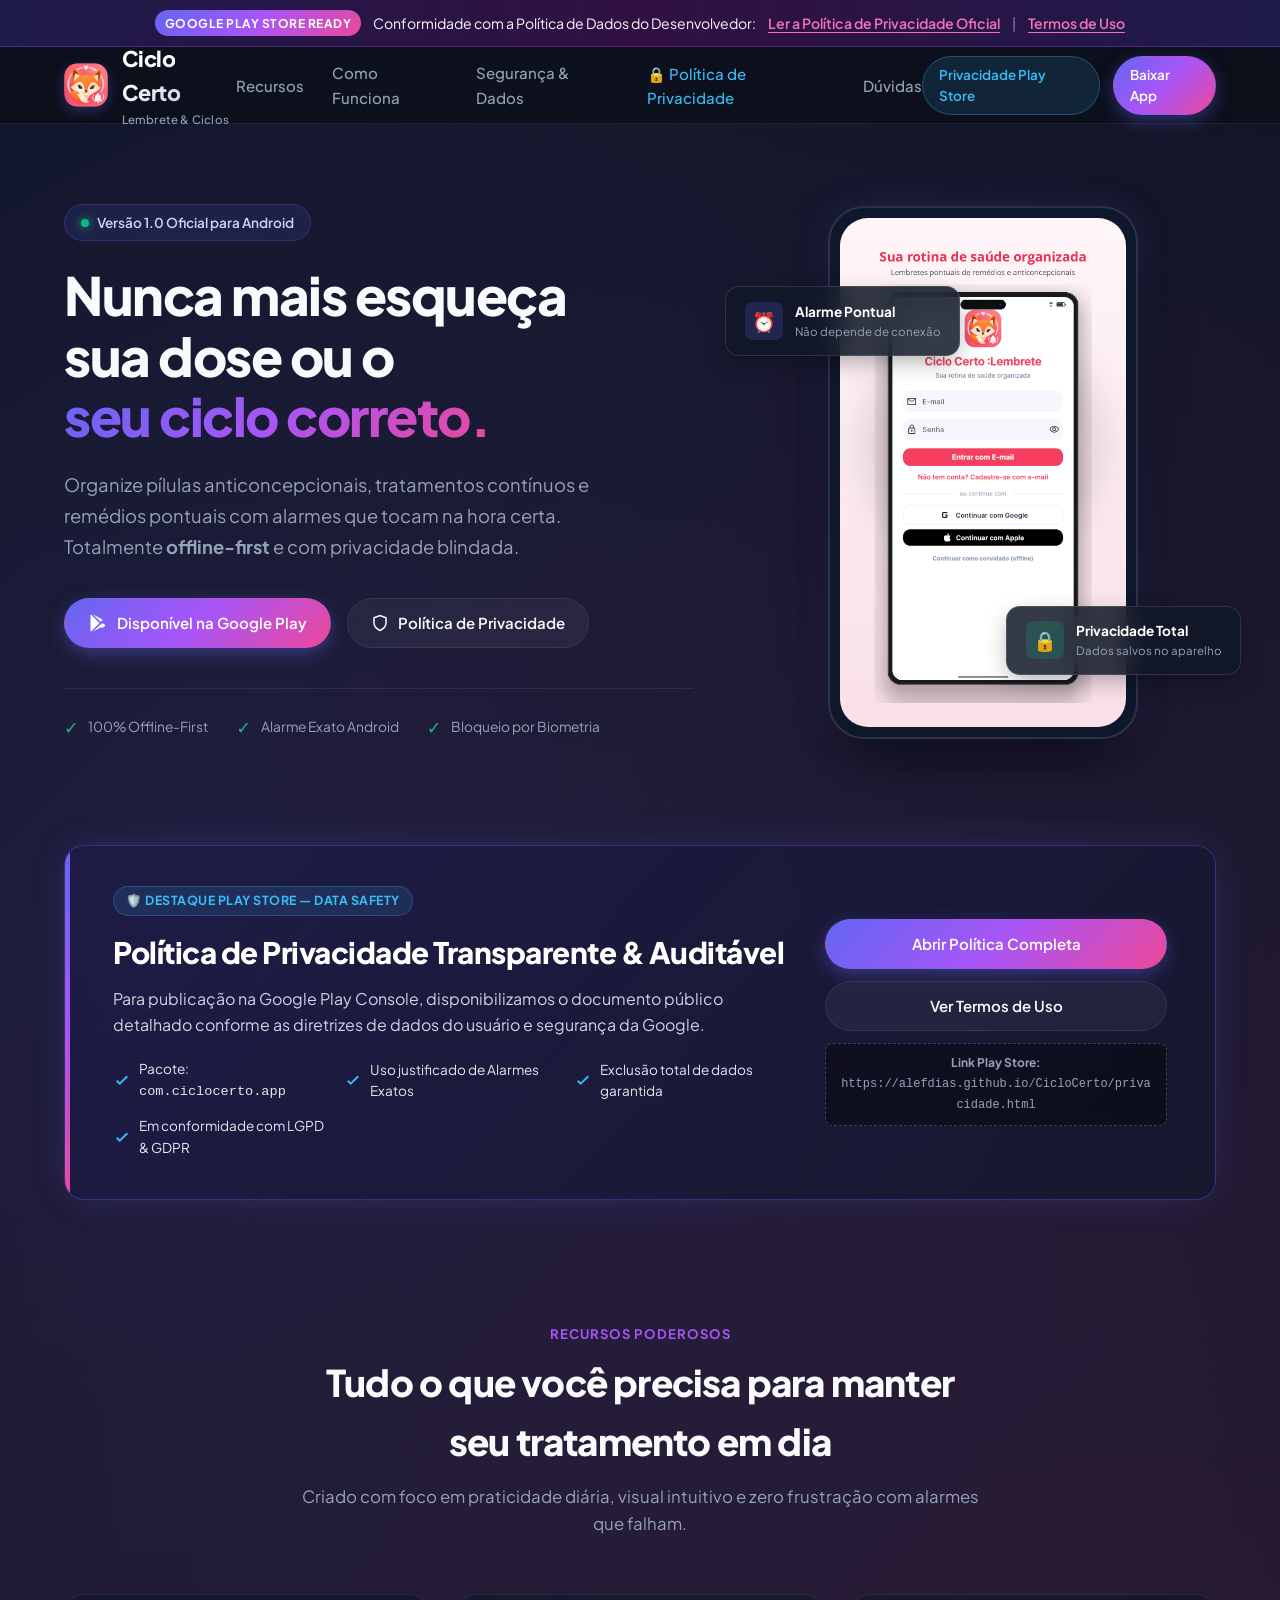
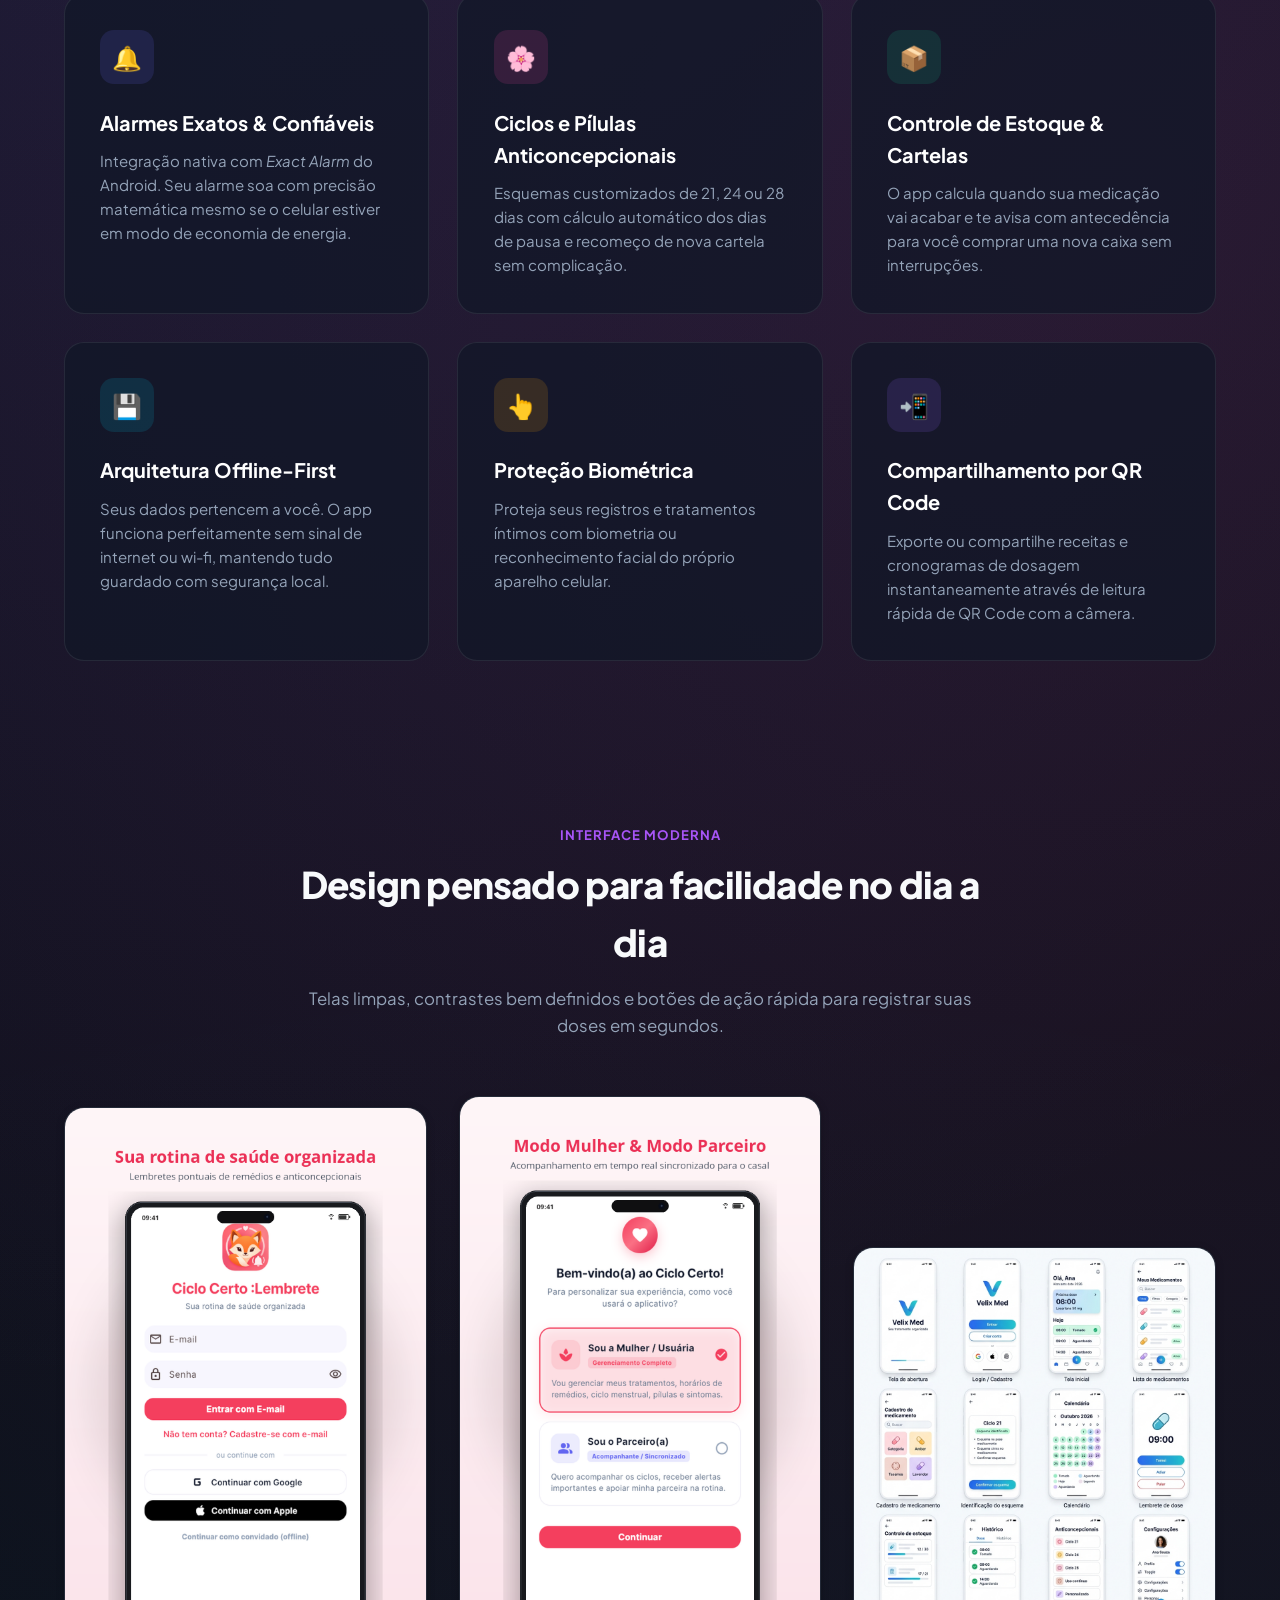
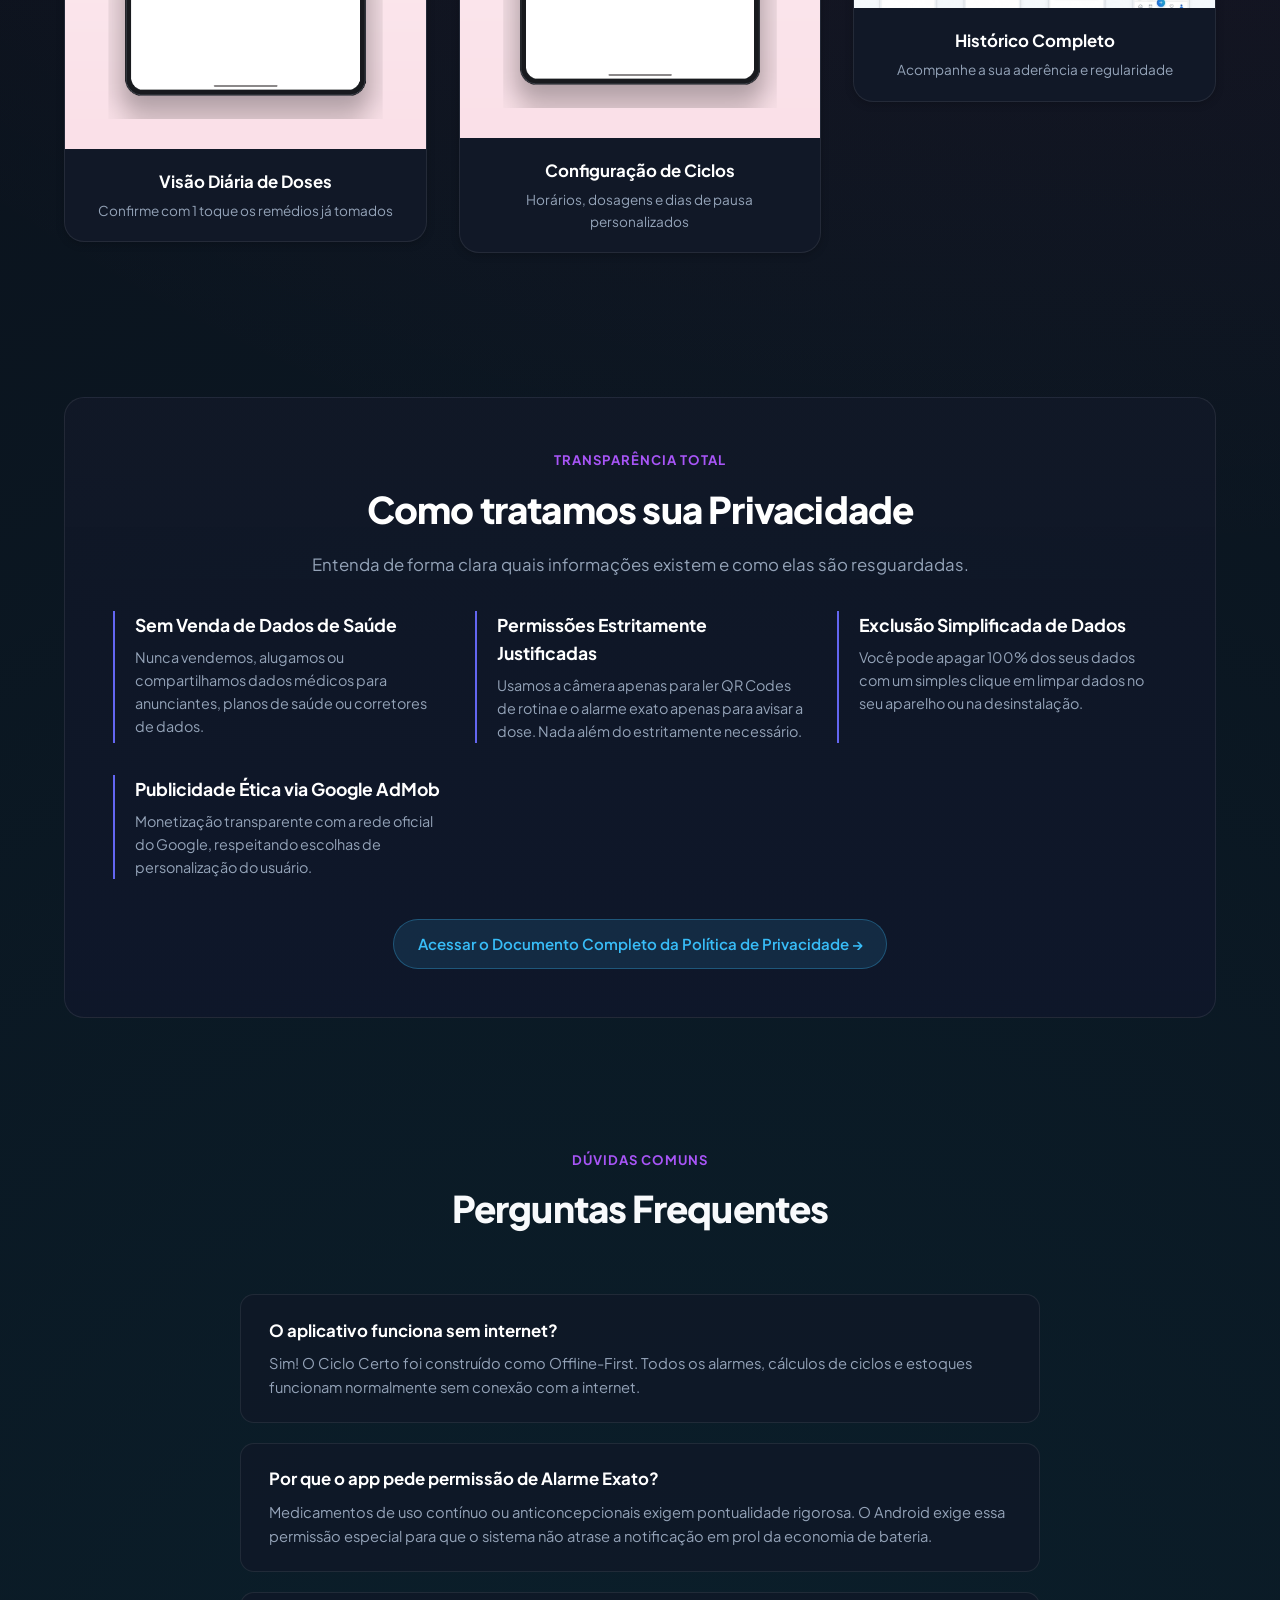
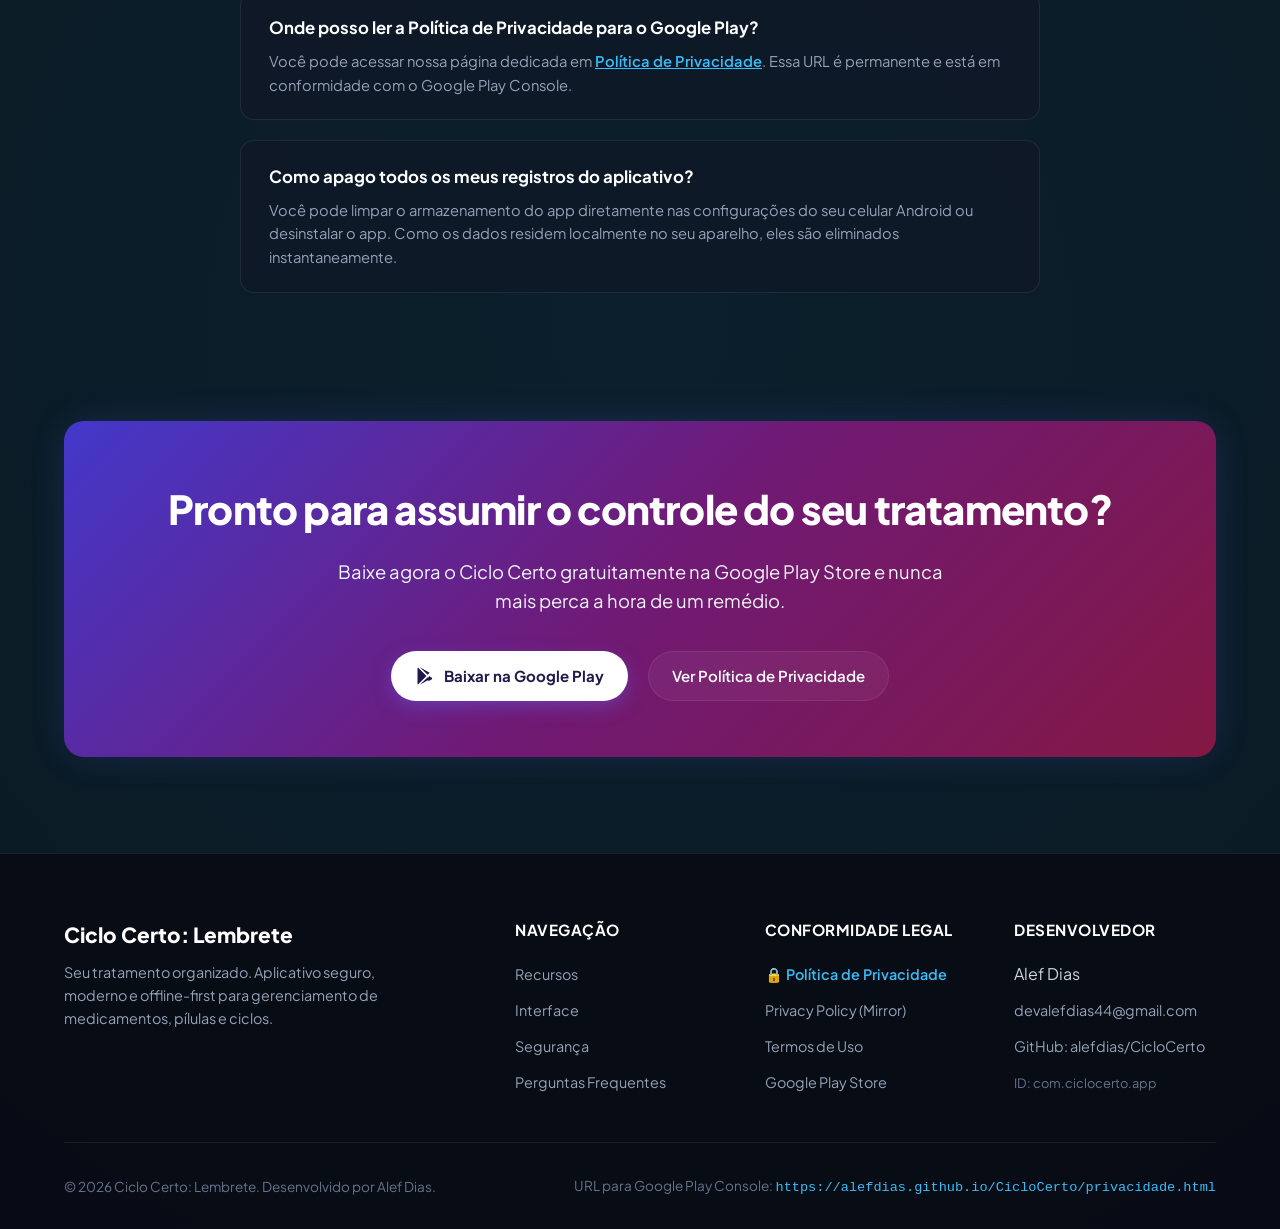
==== commit 2aa2855e: "fix: atualizar email de suporte para devalefdias44@gmail.com (oficial Play Console)" ====
--- a/index.html
+++ b/index.html
@@ -390,7 +390,7 @@
           <h5>Desenvolvedor</h5>
           <ul class="footer-links">
             <li><span style="color: #cbd5e1;">Alef Dias</span></li>
-            <li><a href="mailto:suporte.ciclocerto@gmail.com">suporte.ciclocerto@gmail.com</a></li>
+            <li><a href="mailto:devalefdias44@gmail.com">devalefdias44@gmail.com</a></li>
             <li><a href="https://github.com/alefdias/CicloCerto" target="_blank">GitHub: alefdias/CicloCerto</a></li>
             <li><span style="color: #64748b; font-size: 0.8rem;">ID: com.ciclocerto.app</span></li>
           </ul>
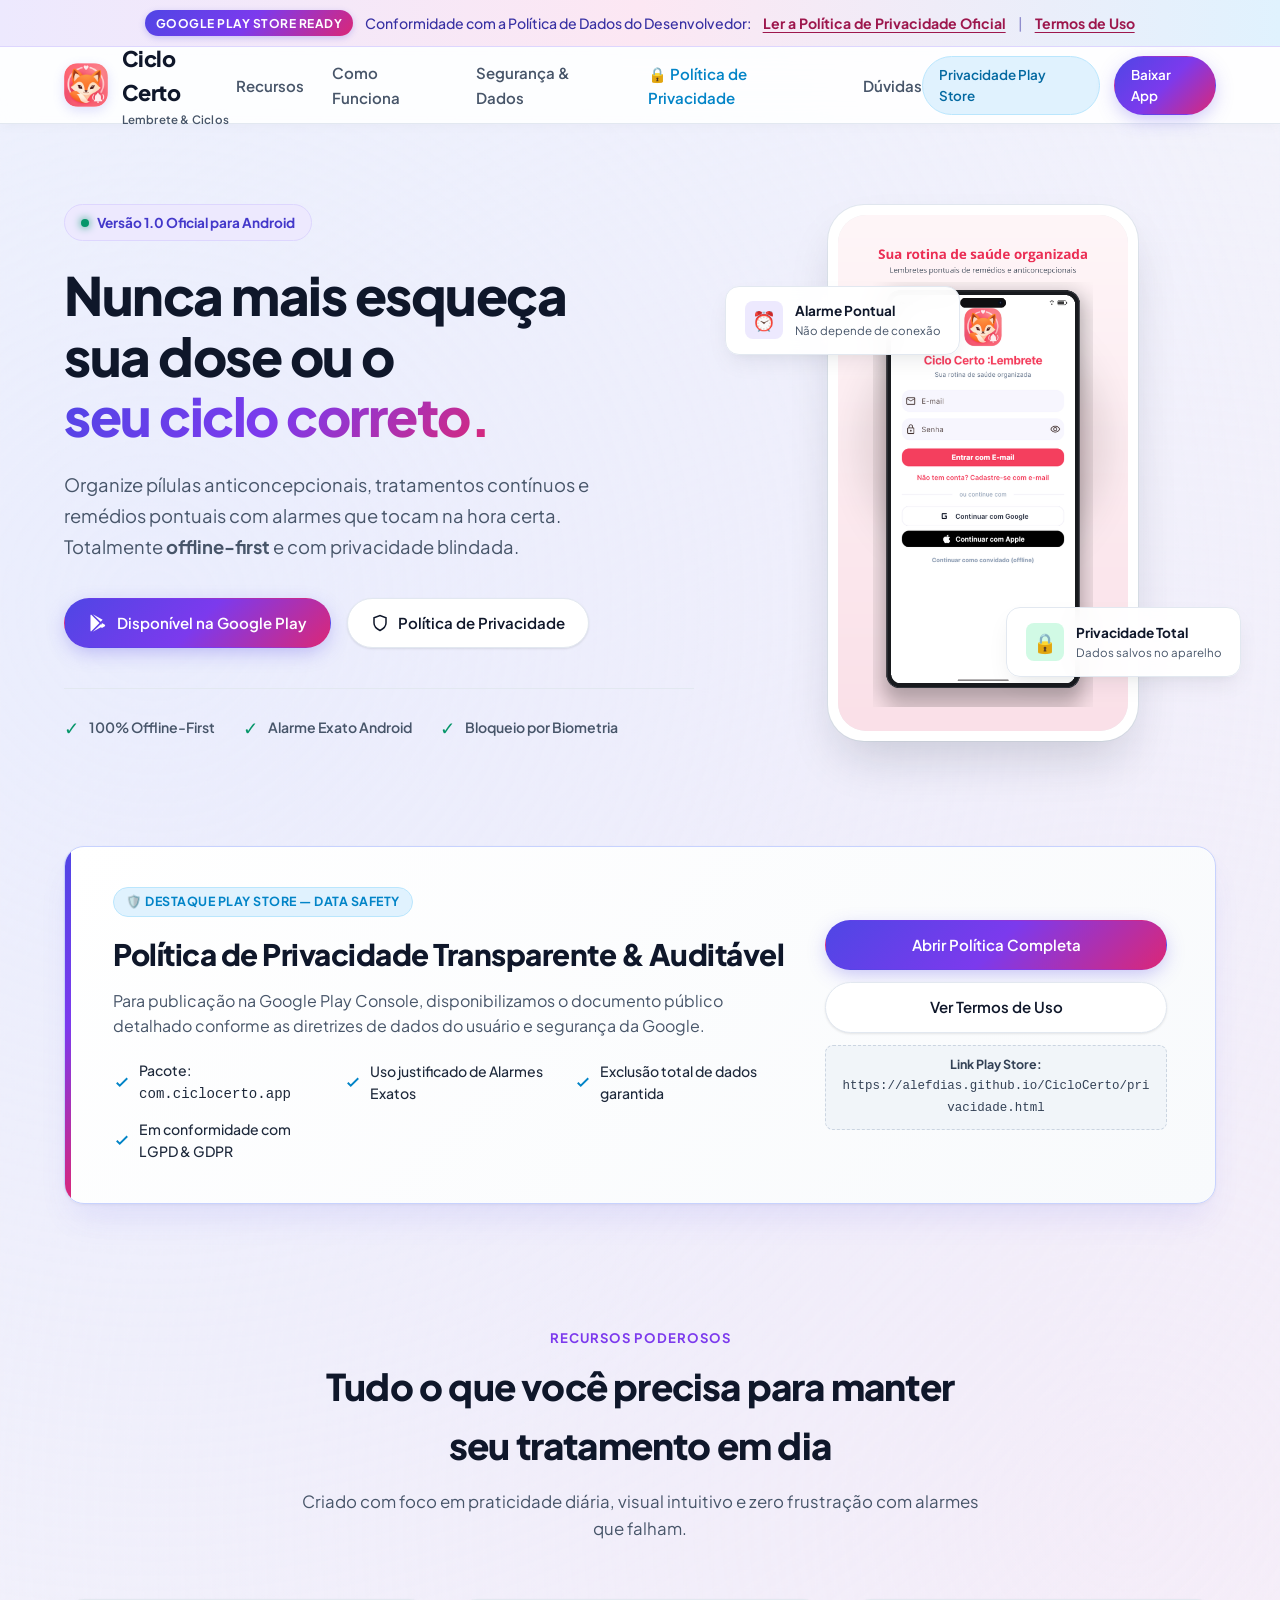
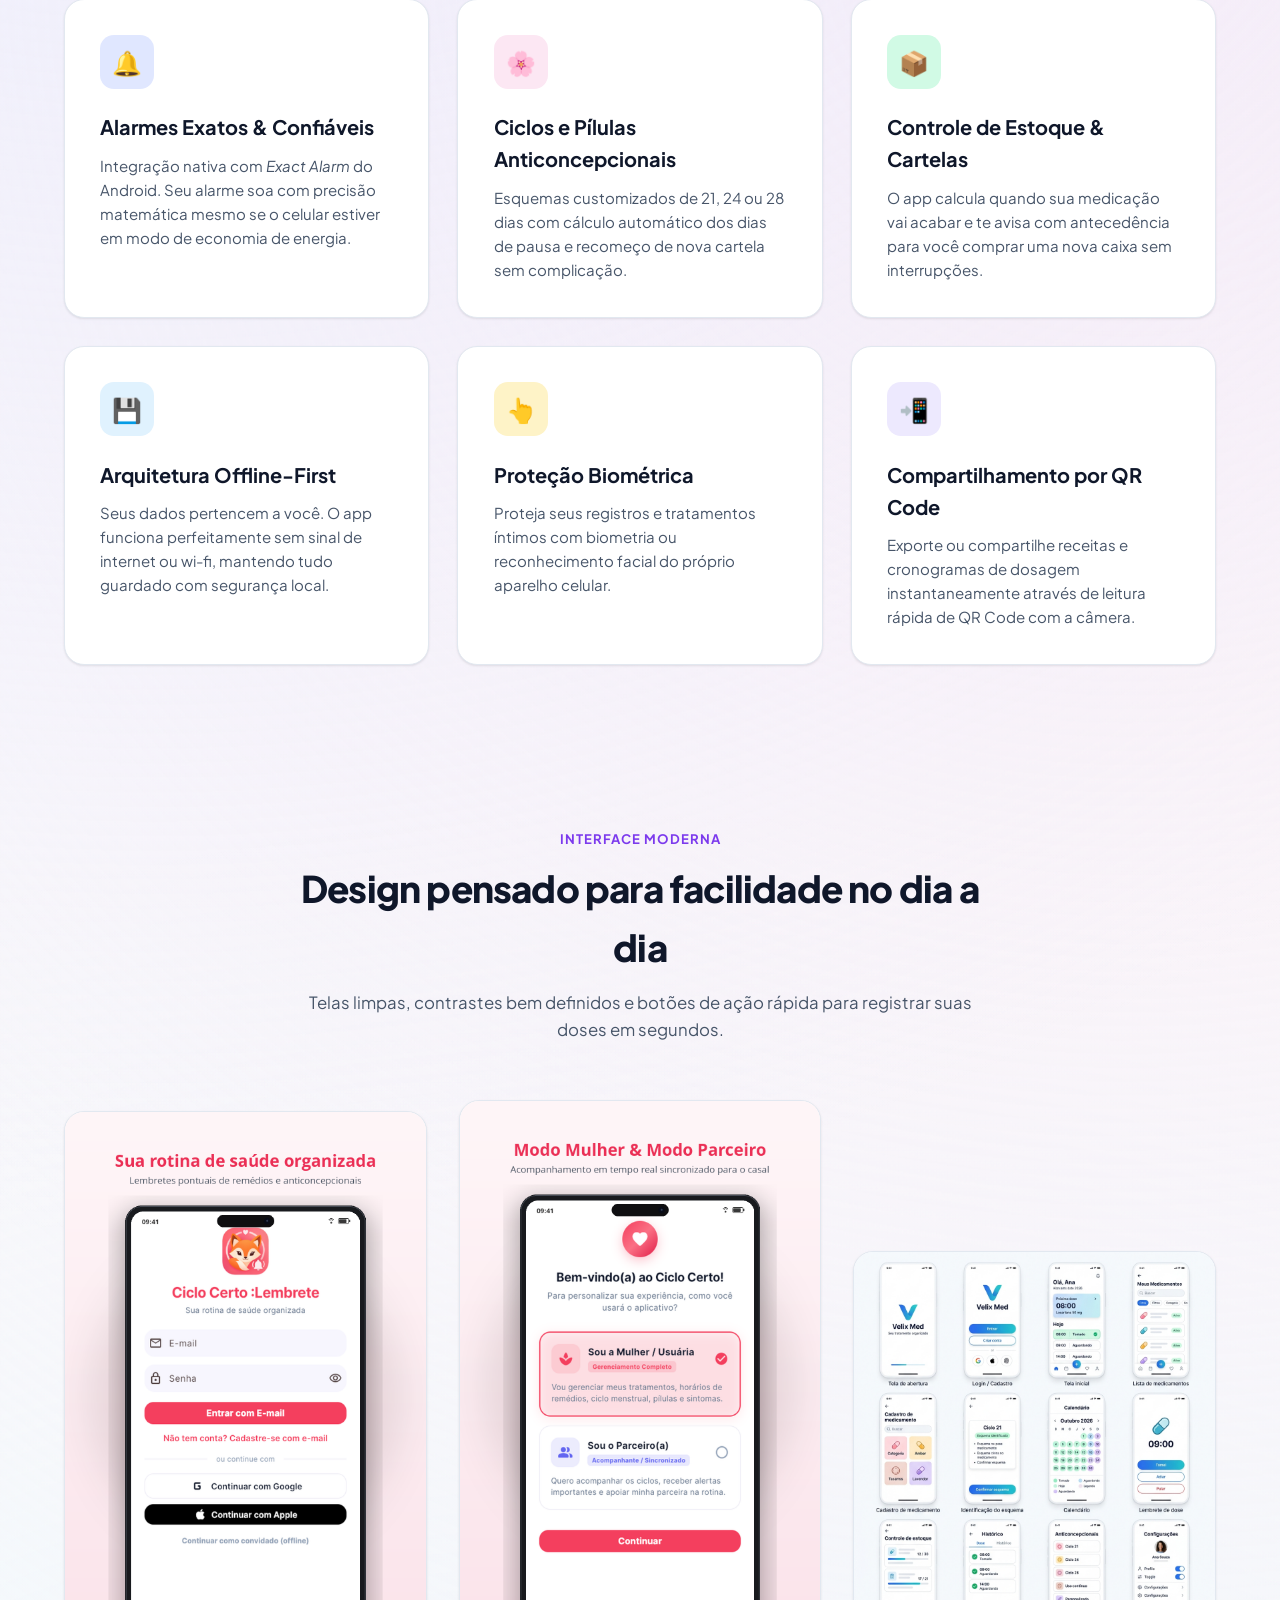
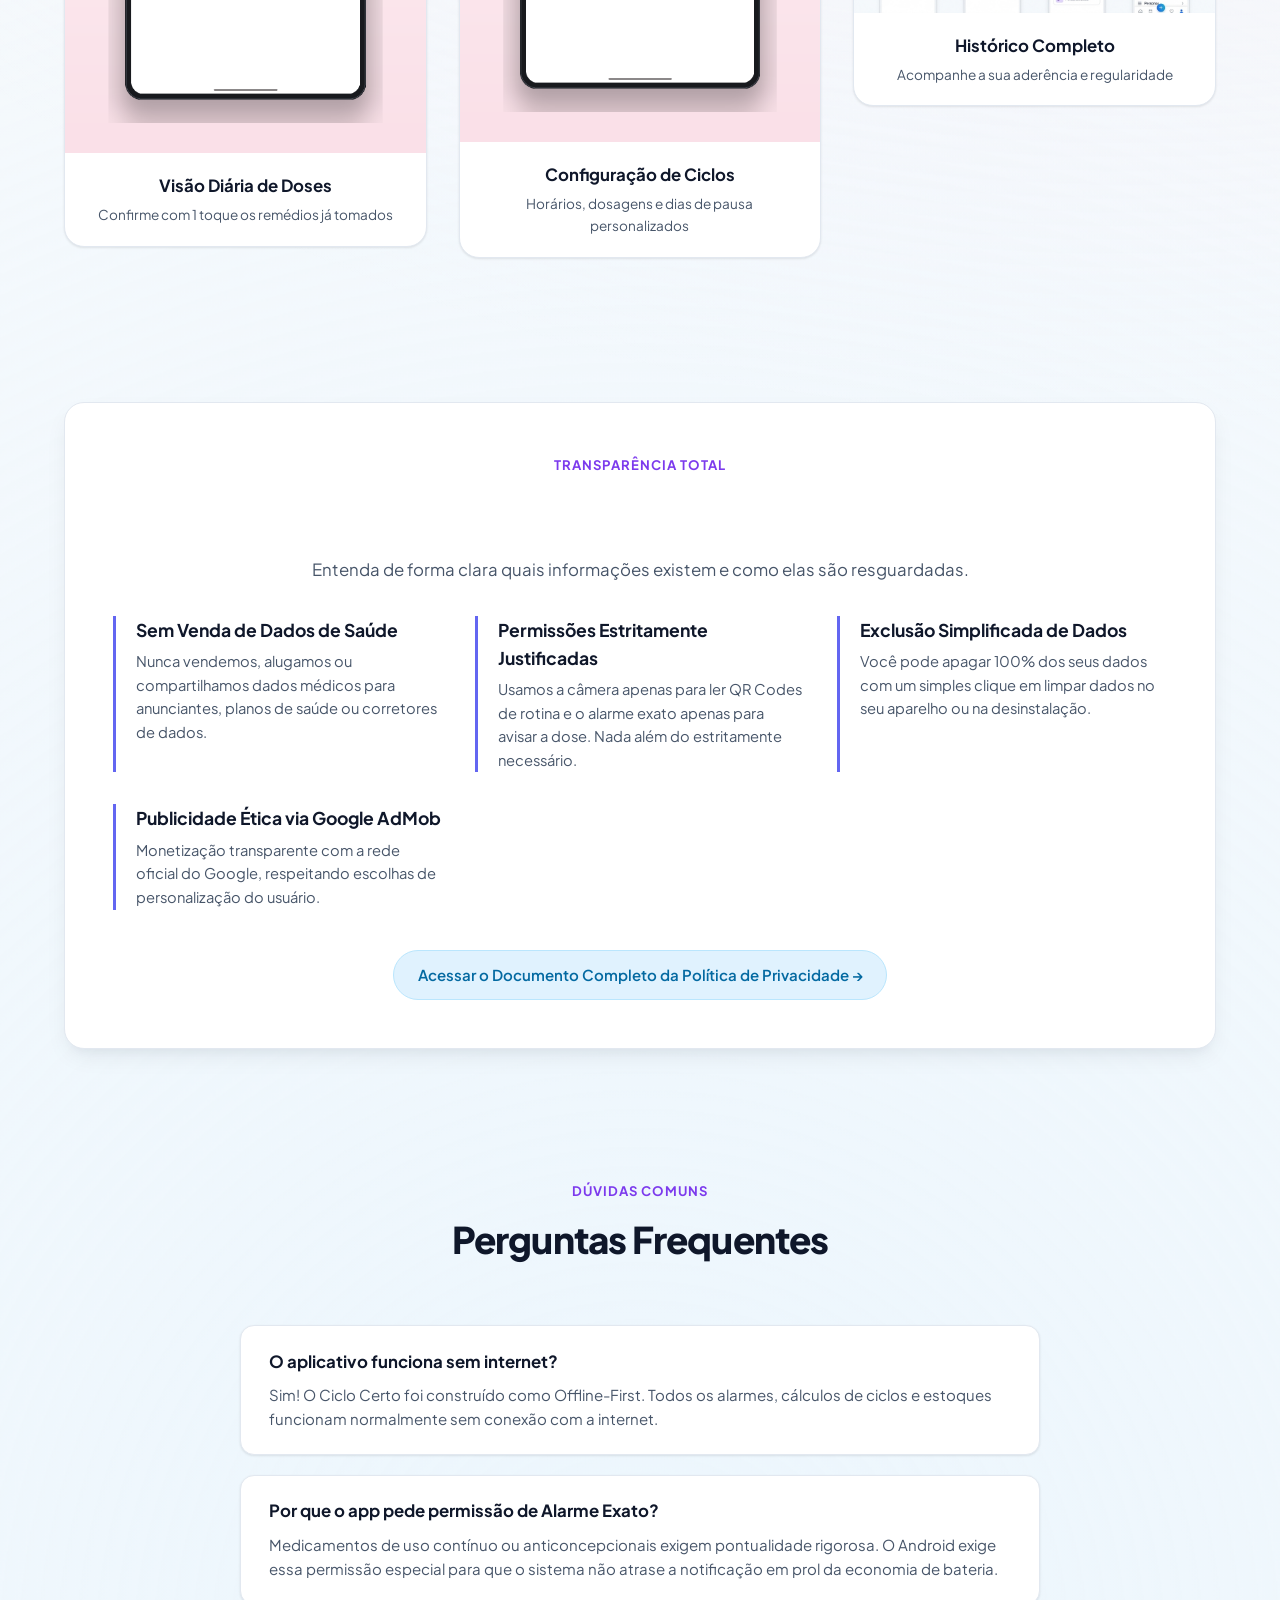
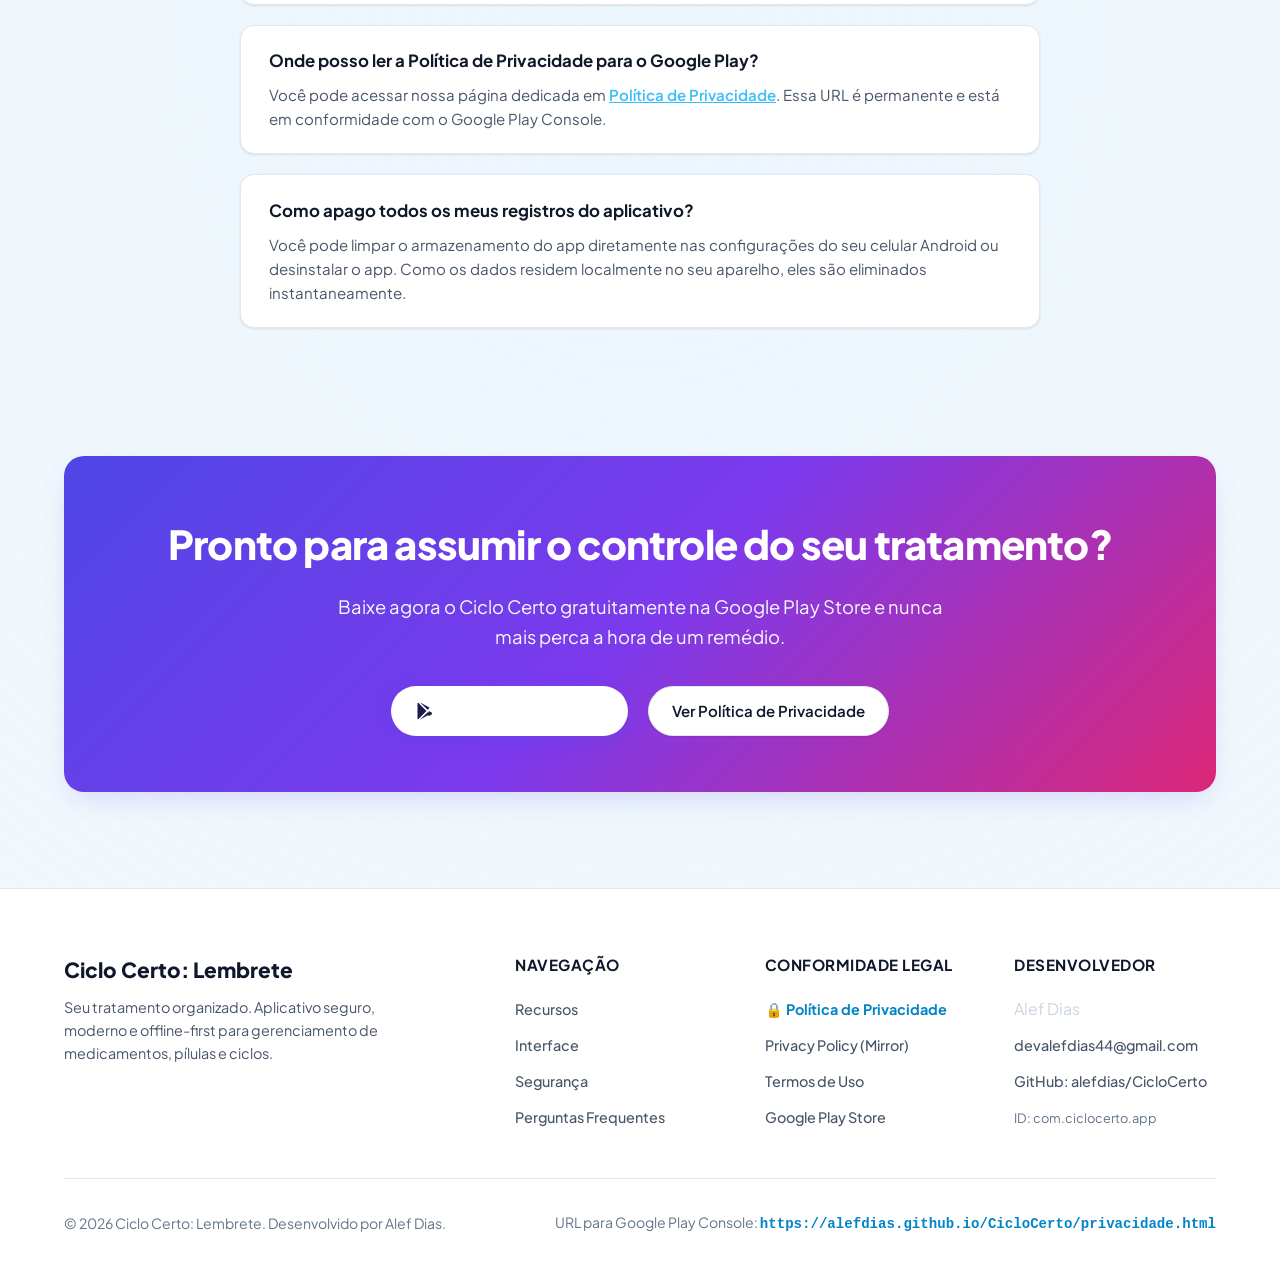
==== commit f46f1d1c: "style: atualiza design completo para tema claro, moderno e limpo (Light Mode)" ====
--- a/index.html
+++ b/index.html
@@ -398,7 +398,7 @@
       </div>
       <div class="footer-bottom">
         <div>&copy; 2026 Ciclo Certo: Lembrete. Desenvolvido por Alef Dias.</div>
-        <div>URL para Google Play Console: <code style="color: #38bdf8;">https://alefdias.github.io/CicloCerto/privacidade.html</code></div>
+        <div>URL para Google Play Console: <code style="color: #0284c7; font-weight: 700;">https://alefdias.github.io/CicloCerto/privacidade.html</code></div>
       </div>
     </div>
   </footer>
--- a/style.css
+++ b/style.css
@@ -1,26 +1,29 @@
 /* ==========================================================================
-   Ciclo Certo - Design System & Modern Styles
+   Ciclo Certo - Light & Modern Clean Design System (Fundo Claro)
    ========================================================================== */
 
 :root {
   --primary: #6366f1;
   --primary-hover: #4f46e5;
-  --primary-light: #e0e7ff;
-  --primary-gradient: linear-gradient(135deg, #6366f1 0%, #a855f7 50%, #ec4899 100%);
-  --secondary: #ec4899;
-  --secondary-hover: #db2777;
-  --accent: #06b6d4;
-  --accent-green: #10b981;
+  --primary-light: #eff6ff;
+  --primary-gradient: linear-gradient(135deg, #4f46e5 0%, #7c3aed 50%, #db2777 100%);
+  --secondary: #db2777;
+  --secondary-hover: #be185d;
+  --accent: #0284c7;
+  --accent-green: #059669;
   
-  --bg-main: #0b0f19;
-  --bg-surface: #111827;
-  --bg-card: rgba(17, 24, 39, 0.7);
-  --bg-card-hover: rgba(30, 41, 59, 0.8);
-  --border-subtle: rgba(255, 255, 255, 0.08);
+  /* Fundo Claro Elegante */
+  --bg-main: #f8fafc;
+  --bg-surface: #ffffff;
+  --bg-card: #ffffff;
+  --bg-card-hover: #ffffff;
+  --bg-subtle: #f1f5f9;
+  --border-subtle: #e2e8f0;
   --border-focus: rgba(99, 102, 241, 0.4);
   
-  --text-main: #f8fafc;
-  --text-muted: #94a3b8;
+  /* Tipografia Escura de Alta Legibilidade */
+  --text-main: #0f172a;
+  --text-muted: #475569;
   --text-dim: #64748b;
   
   --font-family: 'Plus Jakarta Sans', system-ui, -apple-system, BlinkMacSystemFont, 'Segoe UI', Roboto, sans-serif;
@@ -29,10 +32,10 @@
   --radius-lg: 20px;
   --radius-full: 9999px;
   
-  --shadow-sm: 0 2px 8px rgba(0, 0, 0, 0.2);
-  --shadow-md: 0 8px 24px -4px rgba(0, 0, 0, 0.35);
-  --shadow-glow: 0 0 40px -10px rgba(99, 102, 241, 0.3);
-  --shadow-pink: 0 0 35px -8px rgba(236, 72, 153, 0.3);
+  --shadow-sm: 0 1px 3px rgba(0, 0, 0, 0.06), 0 1px 2px rgba(0, 0, 0, 0.04);
+  --shadow-md: 0 10px 25px -5px rgba(15, 23, 42, 0.08), 0 8px 10px -6px rgba(15, 23, 42, 0.04);
+  --shadow-lg: 0 20px 35px -10px rgba(79, 70, 229, 0.12), 0 1px 3px rgba(0, 0, 0, 0.05);
+  --shadow-glow: 0 12px 30px -8px rgba(79, 70, 229, 0.2);
 }
 
 /* Reset & Base */
@@ -56,32 +59,32 @@
   position: relative;
   overflow-x: hidden;
   background: 
-    radial-gradient(circle at 15% 15%, rgba(99, 102, 241, 0.15) 0%, transparent 40%),
-    radial-gradient(circle at 85% 30%, rgba(236, 72, 153, 0.12) 0%, transparent 45%),
-    radial-gradient(circle at 50% 85%, rgba(6, 182, 212, 0.1) 0%, transparent 50%),
+    radial-gradient(circle at 12% 10%, rgba(224, 231, 255, 0.6) 0%, transparent 40%),
+    radial-gradient(circle at 88% 25%, rgba(252, 231, 243, 0.6) 0%, transparent 45%),
+    radial-gradient(circle at 50% 80%, rgba(224, 242, 254, 0.5) 0%, transparent 50%),
     var(--bg-main);
 }
 
 /* Ambient glow blobs */
 .ambient-glow {
   position: fixed;
-  width: 500px;
-  height: 500px;
+  width: 550px;
+  height: 550px;
   border-radius: 50%;
-  filter: blur(120px);
+  filter: blur(140px);
   pointer-events: none;
   z-index: -1;
-  opacity: 0.5;
+  opacity: 0.6;
 }
 .ambient-glow.top-left {
-  top: -100px;
-  left: -100px;
-  background: rgba(99, 102, 241, 0.25);
+  top: -120px;
+  left: -120px;
+  background: rgba(199, 210, 254, 0.5);
 }
 .ambient-glow.bottom-right {
   bottom: 0;
-  right: -100px;
-  background: rgba(236, 72, 153, 0.2);
+  right: -120px;
+  background: rgba(251, 207, 232, 0.5);
 }
 
 /* Container */
@@ -94,13 +97,15 @@
 
 /* PlayStore Highlight Top Notification Bar */
 .top-notice-bar {
-  background: linear-gradient(90deg, #1e1b4b 0%, #311042 50%, #1e1b4b 100%);
-  border-bottom: 1px solid rgba(168, 85, 247, 0.3);
+  background: linear-gradient(90deg, #ede9fe 0%, #fce7f3 50%, #e0f2fe 100%);
+  border-bottom: 1px solid #ddd6fe;
   padding: 0.65rem 1rem;
   font-size: 0.88rem;
   text-align: center;
   position: relative;
   z-index: 100;
+  color: #3730a3;
+  font-weight: 500;
 }
 .top-notice-content {
   display: flex;
@@ -112,7 +117,7 @@
 .top-badge {
   background: var(--primary-gradient);
   color: #fff;
-  padding: 0.2rem 0.6rem;
+  padding: 0.2rem 0.65rem;
   border-radius: var(--radius-full);
   font-size: 0.75rem;
   font-weight: 700;
@@ -121,16 +126,17 @@
   display: inline-flex;
   align-items: center;
   gap: 0.3rem;
+  box-shadow: 0 2px 6px rgba(79, 70, 229, 0.25);
 }
 .top-notice-bar a {
-  color: #f472b6;
-  font-weight: 600;
+  color: #9d174d;
+  font-weight: 700;
   text-decoration: underline;
   text-underline-offset: 3px;
   transition: color 0.2s;
 }
 .top-notice-bar a:hover {
-  color: #fff;
+  color: #4f46e5;
 }
 
 /* Navigation Header */
@@ -140,8 +146,9 @@
   z-index: 90;
   backdrop-filter: blur(16px);
   -webkit-backdrop-filter: blur(16px);
-  background: rgba(11, 15, 25, 0.75);
+  background: rgba(255, 255, 255, 0.88);
   border-bottom: 1px solid var(--border-subtle);
+  box-shadow: 0 2px 12px rgba(15, 23, 42, 0.03);
   transition: all 0.3s ease;
 }
 .site-nav {
@@ -161,7 +168,7 @@
   width: 44px;
   height: 44px;
   border-radius: var(--radius-md);
-  box-shadow: 0 4px 12px rgba(99, 102, 241, 0.3);
+  box-shadow: 0 4px 12px rgba(99, 102, 241, 0.2);
   object-fit: cover;
   transition: transform 0.2s;
 }
@@ -172,15 +179,13 @@
   font-weight: 800;
   font-size: 1.35rem;
   letter-spacing: -0.5px;
-  background: linear-gradient(135deg, #fff 40%, #cbd5e1 100%);
-  -webkit-background-clip: text;
-  -webkit-text-fill-color: transparent;
+  color: #0f172a;
 }
 .brand-tag {
   display: block;
   font-size: 0.72rem;
   color: var(--text-muted);
-  font-weight: 500;
+  font-weight: 600;
   letter-spacing: 0.2px;
 }
 .nav-links {
@@ -192,19 +197,19 @@
 .nav-link {
   color: var(--text-muted);
   text-decoration: none;
-  font-weight: 500;
+  font-weight: 600;
   font-size: 0.94rem;
   transition: color 0.2s;
 }
 .nav-link:hover {
-  color: var(--text-main);
+  color: var(--primary);
 }
 .nav-link.active {
-  color: #fff;
-  font-weight: 600;
+  color: var(--primary);
+  font-weight: 700;
 }
 .nav-link.highlight {
-  color: #38bdf8;
+  color: #0284c7;
   display: inline-flex;
   align-items: center;
   gap: 0.35rem;
@@ -232,33 +237,32 @@
 }
 .btn-primary {
   background: var(--primary-gradient);
-  color: #fff;
-  box-shadow: 0 6px 20px -3px rgba(99, 102, 241, 0.5);
+  color: #fff !important;
+  box-shadow: 0 6px 20px -3px rgba(79, 70, 229, 0.35);
 }
 .btn-primary:hover {
   transform: translateY(-2px);
-  box-shadow: 0 10px 28px -3px rgba(236, 72, 153, 0.6);
+  box-shadow: 0 10px 26px -3px rgba(219, 39, 119, 0.45);
 }
 .btn-secondary {
-  background: rgba(255, 255, 255, 0.05);
+  background: #ffffff;
   color: var(--text-main);
   border: 1px solid var(--border-subtle);
-  backdrop-filter: blur(8px);
+  box-shadow: var(--shadow-sm);
 }
 .btn-secondary:hover {
-  background: rgba(255, 255, 255, 0.1);
-  border-color: rgba(255, 255, 255, 0.2);
+  background: var(--bg-subtle);
+  border-color: #cbd5e1;
   transform: translateY(-2px);
 }
 .btn-privacy {
-  background: rgba(56, 189, 248, 0.12);
-  color: #38bdf8;
-  border: 1px solid rgba(56, 189, 248, 0.3);
+  background: #e0f2fe;
+  color: #0369a1;
+  border: 1px solid #bae6fd;
 }
 .btn-privacy:hover {
-  background: rgba(56, 189, 248, 0.2);
-  border-color: #38bdf8;
-  color: #fff;
+  background: #bae6fd;
+  color: #0c4a6e;
   transform: translateY(-2px);
 }
 .btn-sm {
@@ -282,12 +286,12 @@
   align-items: center;
   gap: 0.5rem;
   padding: 0.4rem 1rem;
-  background: rgba(99, 102, 241, 0.12);
-  border: 1px solid rgba(99, 102, 241, 0.25);
+  background: #ede9fe;
+  border: 1px solid #ddd6fe;
   border-radius: var(--radius-full);
-  color: #c7d2fe;
+  color: #4338ca;
   font-size: 0.85rem;
-  font-weight: 600;
+  font-weight: 700;
   margin-bottom: 1.5rem;
 }
 .hero-badge-pill .pill-dot {
@@ -295,7 +299,7 @@
   height: 8px;
   border-radius: 50%;
   background: var(--accent-green);
-  box-shadow: 0 0 10px var(--accent-green);
+  box-shadow: 0 0 8px var(--accent-green);
 }
 .hero-title {
   font-size: 3.3rem;
@@ -303,6 +307,7 @@
   line-height: 1.15;
   letter-spacing: -1.5px;
   margin-bottom: 1.35rem;
+  color: #0f172a;
 }
 .gradient-text {
   background: var(--primary-gradient);
@@ -334,12 +339,14 @@
   display: flex;
   align-items: center;
   gap: 0.6rem;
-  font-size: 0.86rem;
-  color: var(--text-muted);
+  font-size: 0.88rem;
+  color: var(--text-muted);
+  font-weight: 600;
 }
 .trust-icon {
   color: var(--accent-green);
-  font-size: 1.1rem;
+  font-size: 1.15rem;
+  font-weight: 800;
 }
 
 /* Mockup Display */
@@ -353,10 +360,9 @@
   max-width: 100%;
   position: relative;
   border-radius: 36px;
-  background: #0f172a;
+  background: #ffffff;
   padding: 10px;
-  box-shadow: 0 25px 60px -15px rgba(0, 0, 0, 0.8), var(--shadow-glow);
-  border: 2px solid rgba(255, 255, 255, 0.12);
+  box-shadow: 0 25px 50px -12px rgba(15, 23, 42, 0.18), 0 0 0 1px #e2e8f0;
   transition: transform 0.4s ease;
 }
 .phone-frame:hover {
@@ -365,8 +371,9 @@
 .phone-inner {
   border-radius: 28px;
   overflow: hidden;
-  background: #000;
+  background: #f8fafc;
   position: relative;
+  box-shadow: inset 0 0 0 1px rgba(0, 0, 0, 0.05);
 }
 .phone-screen {
   width: 100%;
@@ -377,9 +384,9 @@
   position: absolute;
   padding: 0.85rem 1.15rem;
   border-radius: var(--radius-md);
-  background: rgba(17, 24, 39, 0.85);
+  background: rgba(255, 255, 255, 0.95);
   backdrop-filter: blur(14px);
-  border: 1px solid rgba(255, 255, 255, 0.12);
+  border: 1px solid var(--border-subtle);
   box-shadow: var(--shadow-md);
   display: flex;
   align-items: center;
@@ -405,17 +412,17 @@
   font-size: 1.2rem;
 }
 .floating-icon.purple {
-  background: rgba(99, 102, 241, 0.2);
-  color: #a5b4fc;
+  background: #ede9fe;
+  color: #6366f1;
 }
 .floating-icon.green {
-  background: rgba(16, 185, 129, 0.2);
-  color: #6ee7b7;
+  background: #d1fae5;
+  color: #059669;
 }
 .floating-text h5 {
   font-size: 0.85rem;
   font-weight: 700;
-  color: #fff;
+  color: #0f172a;
 }
 .floating-text p {
   font-size: 0.72rem;
@@ -432,11 +439,11 @@
   padding: 2.5rem 0;
 }
 .privacy-spotlight-card {
-  background: linear-gradient(135deg, rgba(30, 27, 75, 0.7) 0%, rgba(20, 24, 45, 0.85) 100%);
-  border: 1px solid rgba(99, 102, 241, 0.35);
+  background: linear-gradient(135deg, #ffffff 0%, #f8fafc 100%);
+  border: 1px solid #c7d2fe;
   border-radius: var(--radius-lg);
   padding: 2.5rem 3rem;
-  box-shadow: var(--shadow-glow);
+  box-shadow: var(--shadow-lg);
   display: flex;
   align-items: center;
   justify-content: space-between;
@@ -449,7 +456,7 @@
   position: absolute;
   top: 0;
   left: 0;
-  width: 5px;
+  width: 6px;
   height: 100%;
   background: var(--primary-gradient);
 }
@@ -462,9 +469,9 @@
   gap: 0.4rem;
   font-size: 0.78rem;
   font-weight: 700;
-  color: #38bdf8;
-  background: rgba(56, 189, 248, 0.12);
-  border: 1px solid rgba(56, 189, 248, 0.25);
+  color: #0284c7;
+  background: #e0f2fe;
+  border: 1px solid #bae6fd;
   padding: 0.25rem 0.75rem;
   border-radius: var(--radius-full);
   margin-bottom: 0.85rem;
@@ -474,13 +481,13 @@
 .spotlight-title {
   font-size: 1.85rem;
   font-weight: 800;
-  color: #fff;
+  color: #0f172a;
   margin-bottom: 0.6rem;
   letter-spacing: -0.5px;
 }
 .spotlight-desc {
   font-size: 1rem;
-  color: #cbd5e1;
+  color: var(--text-muted);
   line-height: 1.6;
   margin-bottom: 1.25rem;
 }
@@ -493,11 +500,12 @@
   display: flex;
   align-items: center;
   gap: 0.5rem;
-  font-size: 0.85rem;
-  color: #e2e8f0;
+  font-size: 0.88rem;
+  color: #1e293b;
+  font-weight: 500;
 }
 .spotlight-point svg {
-  color: #38bdf8;
+  color: #0284c7;
   flex-shrink: 0;
 }
 .spotlight-right {
@@ -509,12 +517,12 @@
 }
 .url-copy-box {
   width: 100%;
-  background: rgba(0, 0, 0, 0.4);
-  border: 1px dashed rgba(255, 255, 255, 0.2);
+  background: #f1f5f9;
+  border: 1px dashed #cbd5e1;
   border-radius: var(--radius-sm);
   padding: 0.6rem 0.85rem;
-  font-size: 0.75rem;
-  color: #94a3b8;
+  font-size: 0.78rem;
+  color: #334155;
   word-break: break-all;
   text-align: center;
 }
@@ -529,7 +537,7 @@
   display: inline-block;
   font-size: 0.82rem;
   font-weight: 700;
-  color: #a855f7;
+  color: #7c3aed;
   text-transform: uppercase;
   letter-spacing: 1px;
   margin-bottom: 0.6rem;
@@ -539,6 +547,7 @@
   font-weight: 800;
   letter-spacing: -0.8px;
   margin-bottom: 0.85rem;
+  color: #0f172a;
 }
 .section-desc {
   color: var(--text-muted);
@@ -555,7 +564,7 @@
   gap: 1.75rem;
 }
 .feature-card {
-  background: var(--bg-card);
+  background: #ffffff;
   border: 1px solid var(--border-subtle);
   border-radius: var(--radius-lg);
   padding: 2.2rem;
@@ -563,10 +572,10 @@
   transition: all 0.3s cubic-bezier(0.16, 1, 0.3, 1);
   display: flex;
   flex-direction: column;
+  box-shadow: var(--shadow-sm);
 }
 .feature-card:hover {
-  background: var(--bg-card-hover);
-  border-color: rgba(99, 102, 241, 0.3);
+  border-color: #cbd5e1;
   transform: translateY(-4px);
   box-shadow: var(--shadow-md);
 }
@@ -581,34 +590,34 @@
   font-size: 1.5rem;
 }
 .feature-icon-wrapper.indigo {
-  background: rgba(99, 102, 241, 0.15);
-  color: #818cf8;
+  background: #e0e7ff;
+  color: #4338ca;
 }
 .feature-icon-wrapper.pink {
-  background: rgba(236, 72, 153, 0.15);
-  color: #f472b6;
+  background: #fce7f3;
+  color: #be185d;
 }
 .feature-icon-wrapper.emerald {
-  background: rgba(16, 185, 129, 0.15);
-  color: #34d399;
+  background: #d1fae5;
+  color: #047857;
 }
 .feature-icon-wrapper.cyan {
-  background: rgba(6, 182, 212, 0.15);
-  color: #22d3ee;
+  background: #e0f2fe;
+  color: #0369a1;
 }
 .feature-icon-wrapper.amber {
-  background: rgba(245, 158, 11, 0.15);
-  color: #fbbf24;
+  background: #fef3c7;
+  color: #b45309;
 }
 .feature-icon-wrapper.violet {
-  background: rgba(139, 92, 246, 0.15);
-  color: #c084fc;
+  background: #ede9fe;
+  color: #6d28d9;
 }
 .feature-title {
   font-size: 1.25rem;
   font-weight: 700;
   margin-bottom: 0.65rem;
-  color: #fff;
+  color: #0f172a;
 }
 .feature-desc {
   font-size: 0.94rem;
@@ -631,7 +640,7 @@
   border-radius: var(--radius-lg);
   overflow: hidden;
   border: 1px solid var(--border-subtle);
-  background: var(--bg-surface);
+  background: #ffffff;
   transition: transform 0.3s ease, box-shadow 0.3s ease;
   box-shadow: var(--shadow-sm);
   text-align: center;
@@ -639,7 +648,7 @@
 .showcase-card:hover {
   transform: translateY(-8px);
   box-shadow: var(--shadow-md), var(--shadow-glow);
-  border-color: rgba(99, 102, 241, 0.3);
+  border-color: #c7d2fe;
 }
 .showcase-img {
   width: 100%;
@@ -652,7 +661,7 @@
 .showcase-info h4 {
   font-size: 1.05rem;
   font-weight: 700;
-  color: #fff;
+  color: #0f172a;
   margin-bottom: 0.25rem;
 }
 .showcase-info p {
@@ -665,10 +674,11 @@
   padding: 4rem 0;
 }
 .security-box {
-  background: linear-gradient(180deg, rgba(17, 24, 39, 0.9) 0%, rgba(15, 23, 42, 0.95) 100%);
-  border: 1px solid var(--border-subtle);
+  background: #ffffff;
+  border: 1px solid #e2e8f0;
   border-radius: var(--radius-lg);
   padding: 3rem;
+  box-shadow: var(--shadow-md);
 }
 .security-grid {
   display: grid;
@@ -677,17 +687,17 @@
   margin-top: 2rem;
 }
 .security-item {
-  border-left: 2px solid var(--primary);
+  border-left: 3px solid var(--primary);
   padding-left: 1.25rem;
 }
 .security-item h4 {
   font-size: 1.1rem;
   font-weight: 700;
-  color: #fff;
+  color: #0f172a;
   margin-bottom: 0.4rem;
 }
 .security-item p {
-  font-size: 0.9rem;
+  font-size: 0.92rem;
   color: var(--text-muted);
   line-height: 1.6;
 }
@@ -704,26 +714,24 @@
   gap: 1.25rem;
 }
 .faq-item {
-  background: var(--bg-card);
+  background: #ffffff;
   border: 1px solid var(--border-subtle);
   border-radius: var(--radius-md);
   padding: 1.4rem 1.75rem;
+  box-shadow: var(--shadow-sm);
   transition: all 0.2s ease;
 }
 .faq-item:hover {
-  border-color: rgba(99, 102, 241, 0.3);
+  border-color: #cbd5e1;
 }
 .faq-question {
   font-size: 1.05rem;
   font-weight: 700;
-  color: #fff;
+  color: #0f172a;
   margin-bottom: 0.5rem;
-  display: flex;
-  align-items: center;
-  justify-content: space-between;
 }
 .faq-answer {
-  font-size: 0.92rem;
+  font-size: 0.94rem;
   color: var(--text-muted);
   line-height: 1.6;
 }
@@ -733,7 +741,7 @@
   padding: 4rem 0 6rem;
 }
 .cta-banner {
-  background: linear-gradient(135deg, #4338ca 0%, #701a75 50%, #831843 100%);
+  background: var(--primary-gradient);
   border-radius: var(--radius-lg);
   padding: 3.5rem 2.5rem;
   text-align: center;
@@ -744,13 +752,13 @@
 .cta-banner h2 {
   font-size: 2.5rem;
   font-weight: 800;
-  color: #fff;
+  color: #ffffff;
   letter-spacing: -0.8px;
   margin-bottom: 1rem;
 }
 .cta-banner p {
   font-size: 1.15rem;
-  color: #f1f5f9;
+  color: #f8fafc;
   max-width: 620px;
   margin: 0 auto 2.2rem;
 }
@@ -765,7 +773,7 @@
 .legal-page-header {
   padding: 4rem 0 2rem;
   border-bottom: 1px solid var(--border-subtle);
-  background: linear-gradient(180deg, rgba(30, 27, 75, 0.3) 0%, transparent 100%);
+  background: linear-gradient(180deg, #ede9fe 0%, #f8fafc 100%);
 }
 .legal-breadcrumbs {
   display: flex;
@@ -776,43 +784,53 @@
   margin-bottom: 1rem;
 }
 .legal-breadcrumbs a {
-  color: var(--primary-light);
+  color: var(--primary);
   text-decoration: none;
+  font-weight: 600;
 }
 .legal-title {
   font-size: 2.7rem;
   font-weight: 800;
   letter-spacing: -1px;
   margin-bottom: 0.75rem;
+  color: #0f172a;
 }
 .legal-meta {
   display: flex;
   align-items: center;
   gap: 1.5rem;
-  font-size: 0.88rem;
+  font-size: 0.9rem;
   color: var(--text-muted);
   flex-wrap: wrap;
 }
 .legal-badge {
-  background: rgba(16, 185, 129, 0.15);
-  color: #34d399;
-  padding: 0.2rem 0.65rem;
+  background: #d1fae5;
+  color: #065f46;
+  padding: 0.25rem 0.75rem;
   border-radius: var(--radius-full);
-  font-weight: 600;
-  font-size: 0.78rem;
+  font-weight: 700;
+  font-size: 0.8rem;
+  border: 1px solid #a7f3d0;
 }
 .legal-container {
-  max-width: 880px;
+  max-width: 900px;
   margin: 0 auto;
   padding: 3rem 1.5rem 6rem;
+}
+.legal-content {
+  background: #ffffff;
+  padding: 3rem;
+  border-radius: var(--radius-lg);
+  border: 1px solid var(--border-subtle);
+  box-shadow: var(--shadow-sm);
 }
 .legal-content h2 {
   font-size: 1.6rem;
   font-weight: 800;
-  color: #fff;
+  color: #0f172a;
   margin: 2.5rem 0 1rem;
   padding-bottom: 0.5rem;
-  border-bottom: 1px solid var(--border-subtle);
+  border-bottom: 2px solid #f1f5f9;
   display: flex;
   align-items: center;
   gap: 0.65rem;
@@ -820,12 +838,12 @@
 .legal-content h3 {
   font-size: 1.25rem;
   font-weight: 700;
-  color: #e2e8f0;
+  color: #1e293b;
   margin: 1.75rem 0 0.6rem;
 }
 .legal-content p, .legal-content li {
   font-size: 1rem;
-  color: #cbd5e1;
+  color: #334155;
   line-height: 1.75;
   margin-bottom: 1rem;
 }
@@ -837,24 +855,28 @@
   margin-bottom: 0.45rem;
 }
 .legal-content a {
-  color: #38bdf8;
+  color: #0284c7;
   text-decoration: underline;
   text-underline-offset: 3px;
+  font-weight: 600;
 }
 .legal-highlight-card {
-  background: rgba(99, 102, 241, 0.08);
-  border: 1px solid rgba(99, 102, 241, 0.25);
+  background: #eef2ff;
+  border: 1px solid #c7d2fe;
   border-radius: var(--radius-md);
   padding: 1.5rem;
   margin: 1.75rem 0;
+  color: #312e81;
 }
 .legal-highlight-card.alert {
-  background: rgba(245, 158, 11, 0.08);
-  border-color: rgba(245, 158, 11, 0.25);
+  background: #fffbeb;
+  border-color: #fde68a;
+  color: #92400e;
 }
 .legal-highlight-card.success {
-  background: rgba(16, 185, 129, 0.08);
-  border-color: rgba(16, 185, 129, 0.25);
+  background: #ecfdf5;
+  border-color: #a7f3d0;
+  color: #065f46;
 }
 .legal-table {
   width: 100%;
@@ -868,18 +890,18 @@
   text-align: left;
 }
 .legal-table th {
-  background: rgba(255, 255, 255, 0.04);
-  color: #fff;
+  background: #f8fafc;
+  color: #0f172a;
   font-weight: 700;
 }
 .legal-table td {
-  color: #cbd5e1;
+  color: #334155;
 }
 
 /* Footer */
 .site-footer {
   border-top: 1px solid var(--border-subtle);
-  background: rgba(8, 11, 19, 0.9);
+  background: #ffffff;
   padding: 4rem 0 2rem;
   margin-top: auto;
 }
@@ -892,7 +914,7 @@
 .footer-brand h4 {
   font-size: 1.3rem;
   font-weight: 800;
-  color: #fff;
+  color: #0f172a;
   margin-bottom: 0.6rem;
 }
 .footer-brand p {
@@ -904,7 +926,7 @@
 .footer-col h5 {
   font-size: 0.95rem;
   font-weight: 700;
-  color: #fff;
+  color: #0f172a;
   margin-bottom: 1.15rem;
   text-transform: uppercase;
   letter-spacing: 0.5px;
@@ -919,14 +941,15 @@
   color: var(--text-muted);
   text-decoration: none;
   font-size: 0.9rem;
+  font-weight: 500;
   transition: color 0.2s;
 }
 .footer-links a:hover {
-  color: #fff;
+  color: var(--primary);
 }
 .footer-links a.privacy-link {
-  color: #38bdf8;
-  font-weight: 600;
+  color: #0284c7;
+  font-weight: 700;
 }
 .footer-bottom {
   border-top: 1px solid var(--border-subtle);
@@ -934,7 +957,7 @@
   display: flex;
   align-items: center;
   justify-content: space-between;
-  font-size: 0.85rem;
+  font-size: 0.88rem;
   color: var(--text-dim);
   flex-wrap: wrap;
   gap: 1rem;
@@ -963,7 +986,7 @@
   }
   .privacy-spotlight-card::before {
     width: 100%;
-    height: 5px;
+    height: 6px;
   }
   .spotlight-points {
     text-align: left;
@@ -972,6 +995,9 @@
     grid-template-columns: 1fr 1fr;
     gap: 2rem;
   }
+  .legal-content {
+    padding: 1.75rem;
+  }
 }
 
 @media (max-width: 768px) {
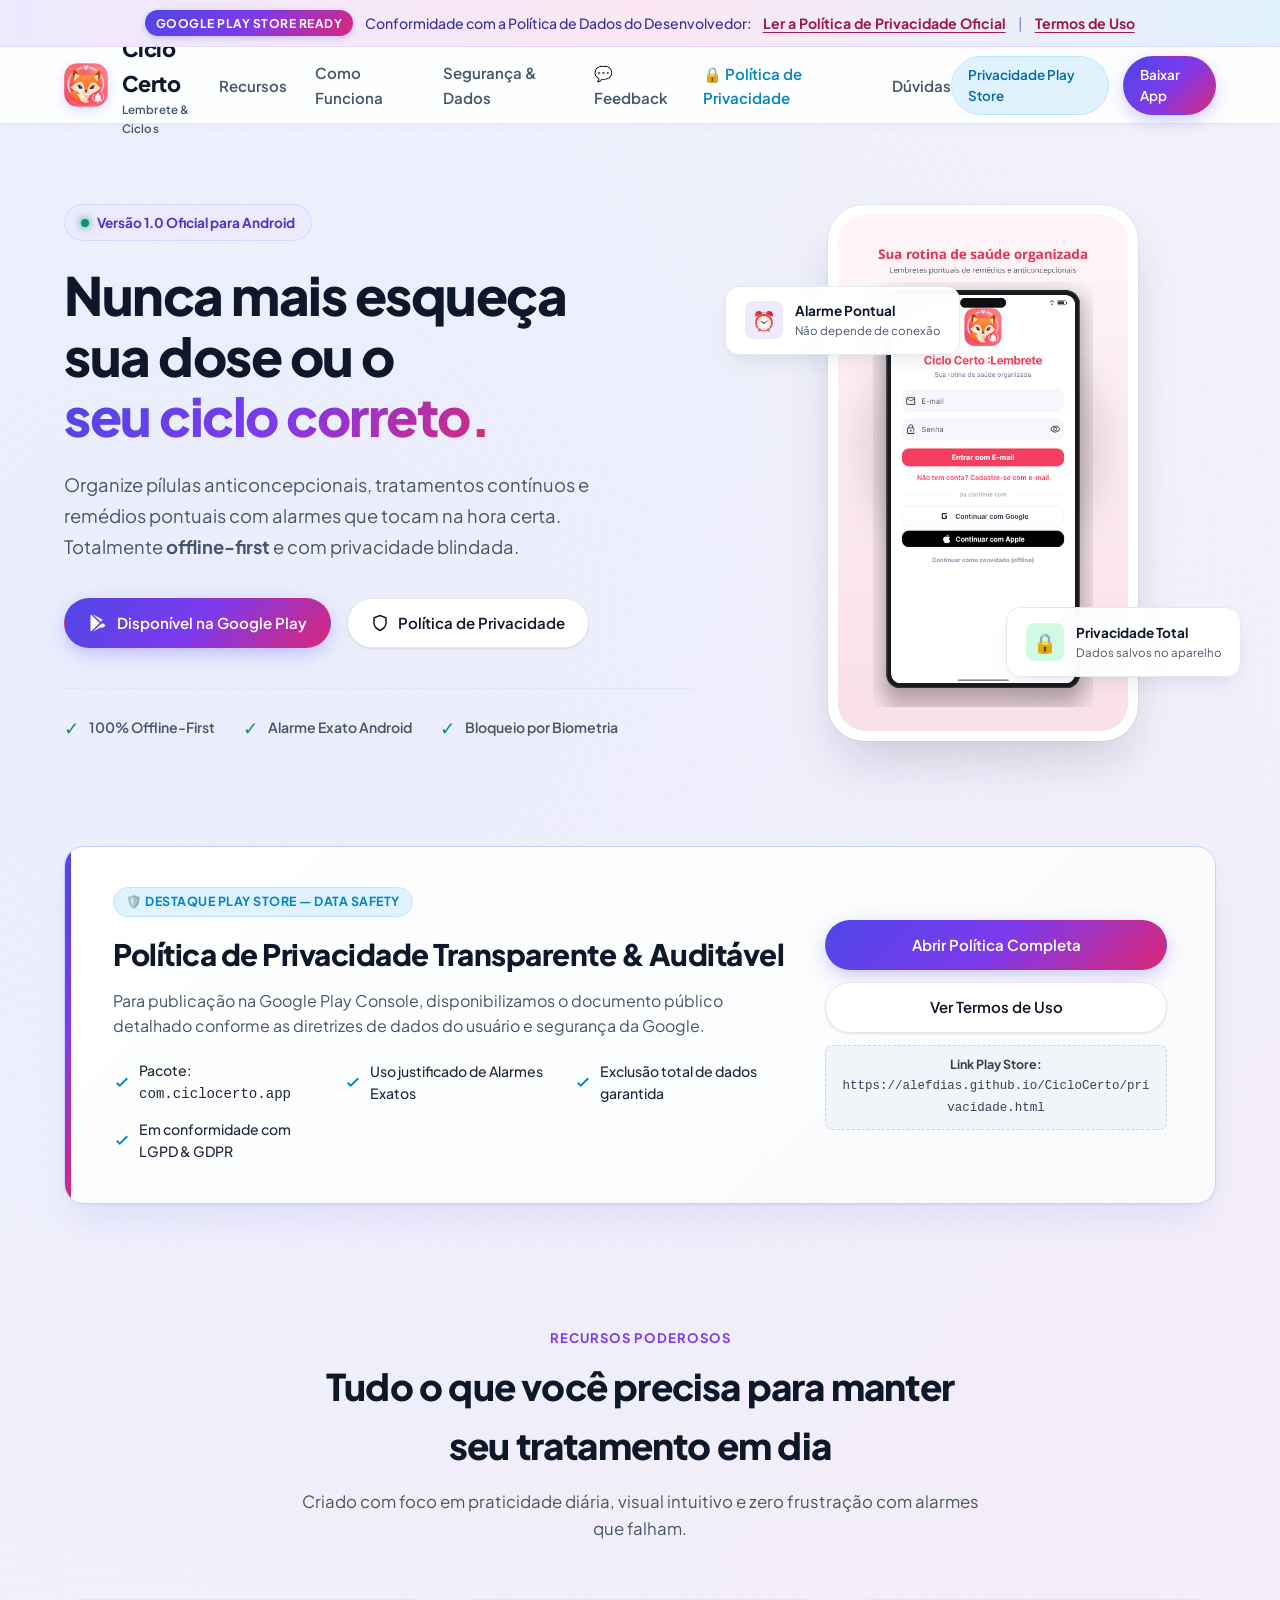
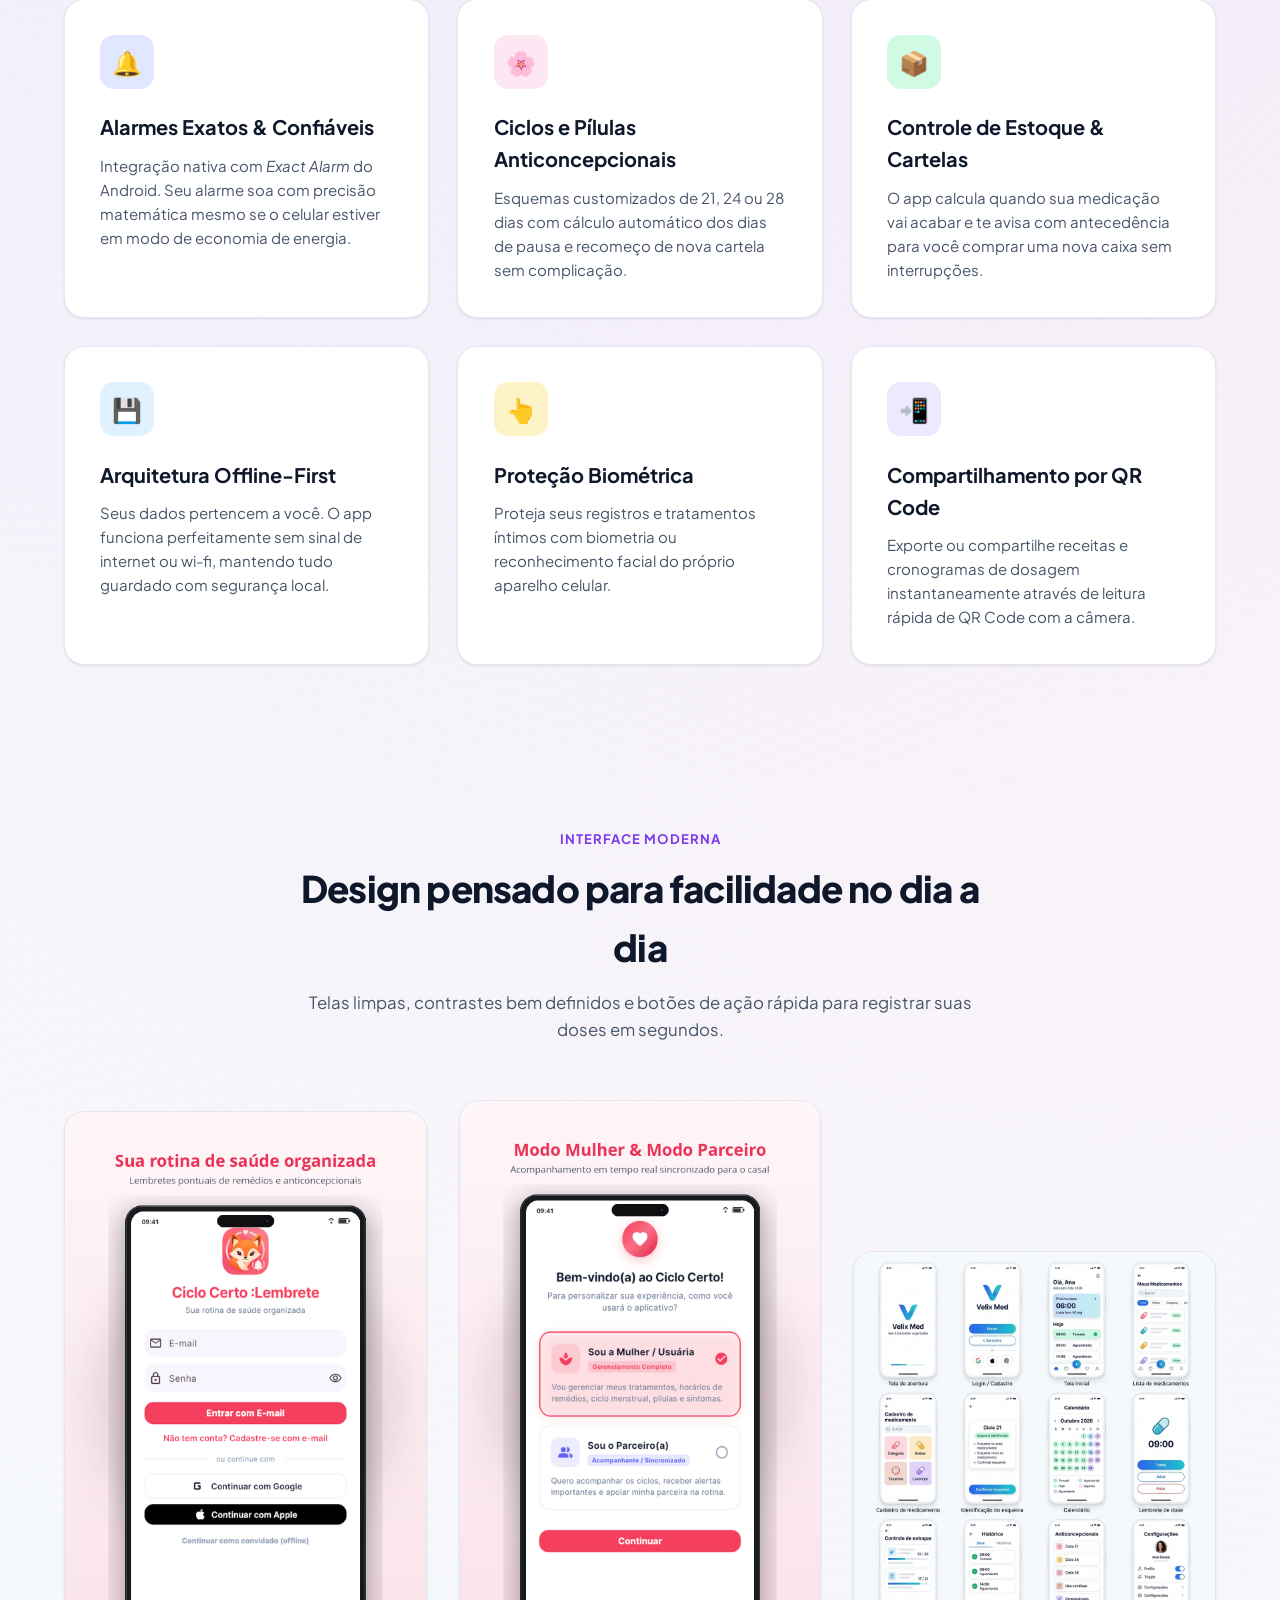
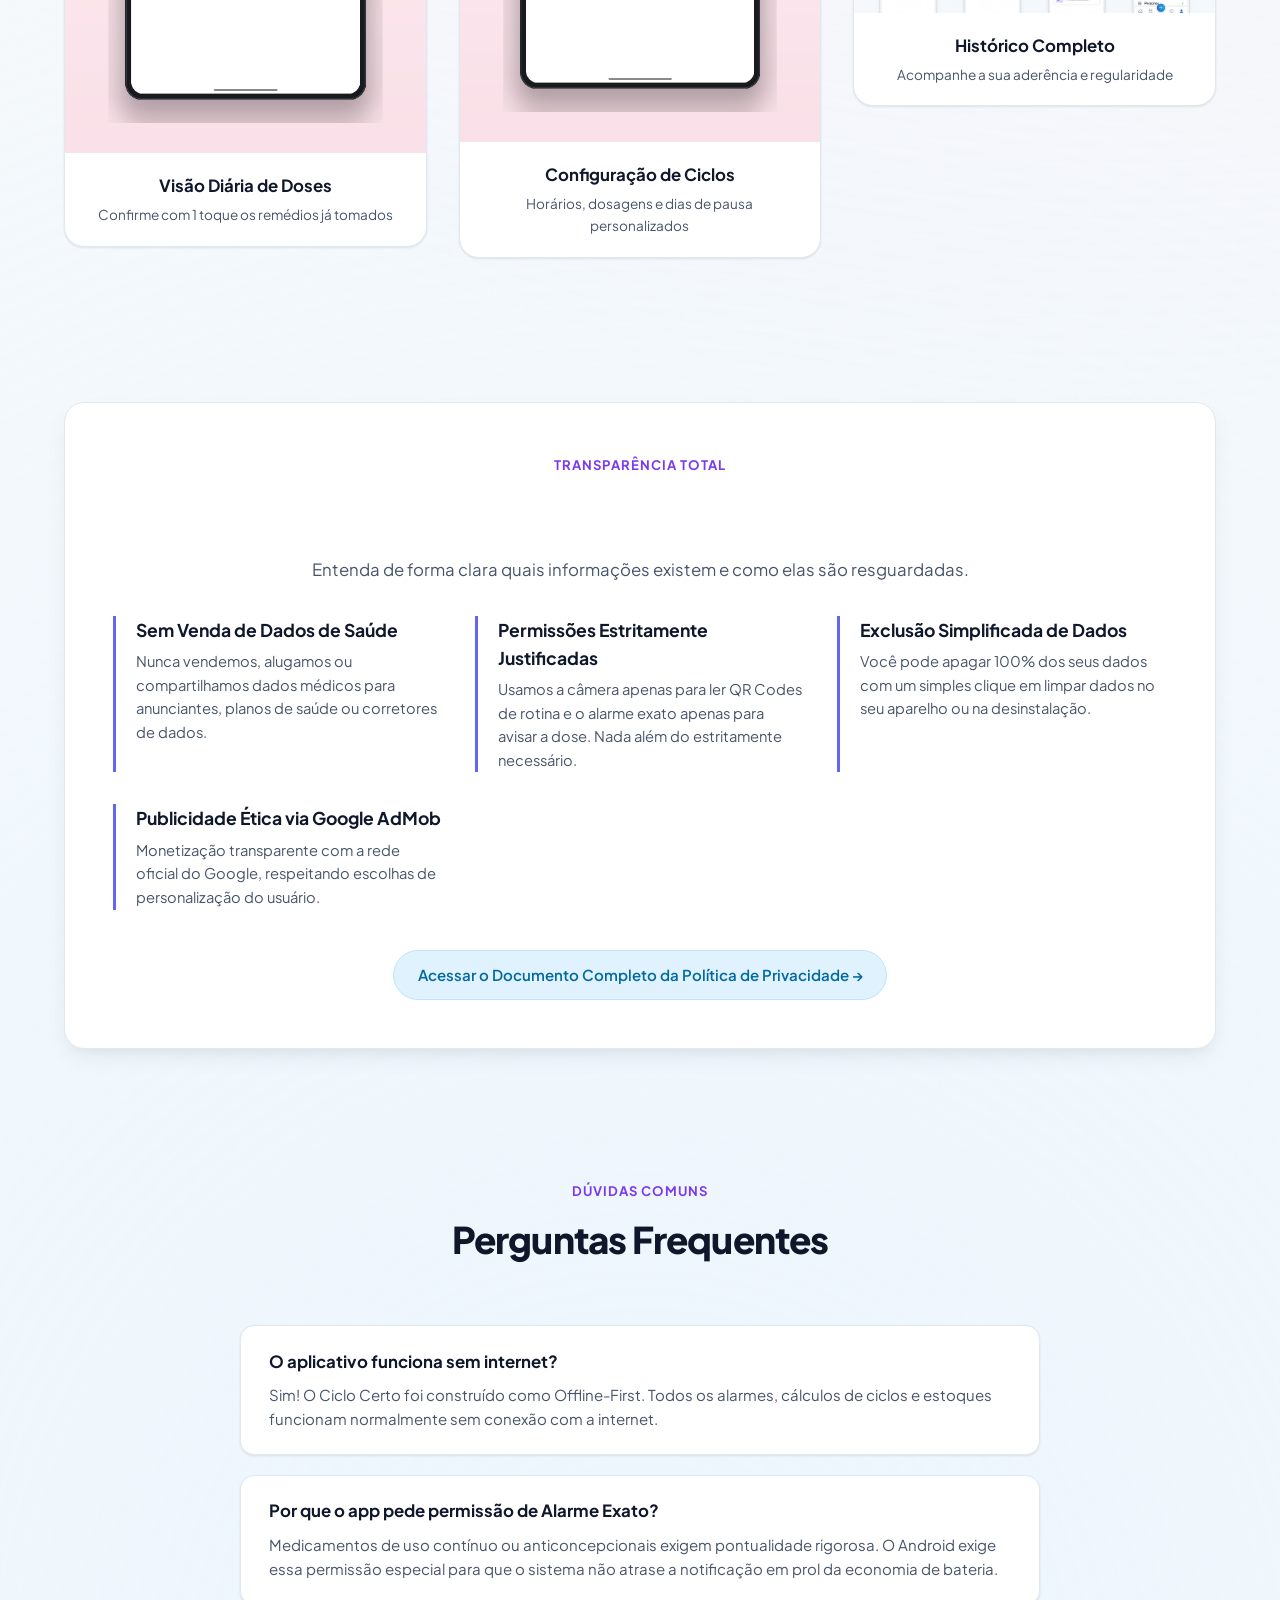
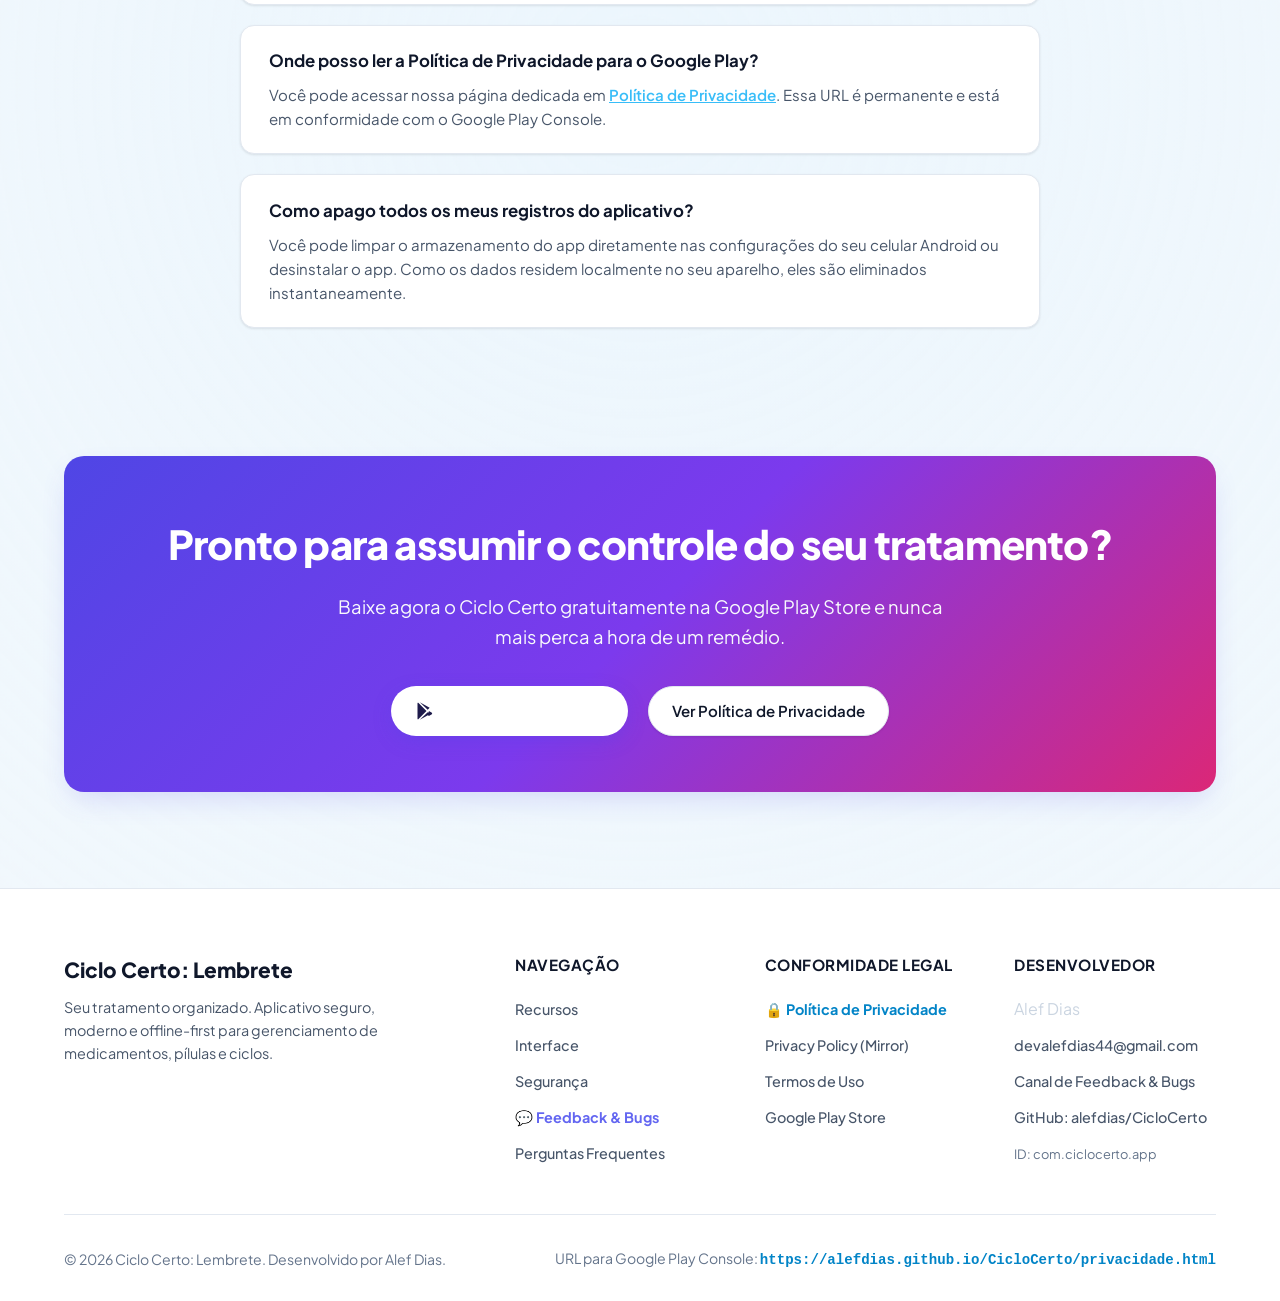
==== commit b1f05921: "feat: adicionar aba e pagina de feedback e relato de bugs para testadores" ====
--- a/index.html
+++ b/index.html
@@ -47,6 +47,7 @@
         <li><a href="#recursos" class="nav-link">Recursos</a></li>
         <li><a href="#como-funciona" class="nav-link">Como Funciona</a></li>
         <li><a href="#seguranca" class="nav-link">Segurança & Dados</a></li>
+        <li><a href="feedback.html" class="nav-link">💬 Feedback</a></li>
         <li><a href="privacidade.html" class="nav-link highlight">🔒 Política de Privacidade</a></li>
         <li><a href="#faq" class="nav-link">Dúvidas</a></li>
       </ul>
@@ -374,6 +375,7 @@
             <li><a href="#recursos">Recursos</a></li>
             <li><a href="#como-funciona">Interface</a></li>
             <li><a href="#seguranca">Segurança</a></li>
+            <li><a href="feedback.html" style="color: var(--primary); font-weight: 700;">💬 Feedback & Bugs</a></li>
             <li><a href="#faq">Perguntas Frequentes</a></li>
           </ul>
         </div>
@@ -391,6 +393,7 @@
           <ul class="footer-links">
             <li><span style="color: #cbd5e1;">Alef Dias</span></li>
             <li><a href="mailto:devalefdias44@gmail.com">devalefdias44@gmail.com</a></li>
+            <li><a href="feedback.html">Canal de Feedback & Bugs</a></li>
             <li><a href="https://github.com/alefdias/CicloCerto" target="_blank">GitHub: alefdias/CicloCerto</a></li>
             <li><span style="color: #64748b; font-size: 0.8rem;">ID: com.ciclocerto.app</span></li>
           </ul>
--- a/style.css
+++ b/style.css
@@ -962,6 +962,154 @@
   flex-wrap: wrap;
   gap: 1rem;
 }
+/* ==========================================================================
+   Feedback & Bug Report Form Styles (Fundo Claro)
+   ========================================================================== */
+.feedback-grid {
+  display: grid;
+  grid-template-columns: 1.6fr 1fr;
+  gap: 2rem;
+  margin-top: 2rem;
+  margin-bottom: 4rem;
+}
+
+.feedback-form-card {
+  background: var(--bg-surface);
+  border: 1px solid var(--border-subtle);
+  border-radius: var(--radius-lg);
+  padding: 2.5rem;
+  box-shadow: var(--shadow-md);
+}
+
+.feedback-sidebar {
+  display: flex;
+  flex-direction: column;
+  gap: 1.5rem;
+}
+
+.feedback-info-card {
+  background: var(--bg-surface);
+  border: 1px solid var(--border-subtle);
+  border-radius: var(--radius-lg);
+  padding: 2rem;
+  box-shadow: var(--shadow-sm);
+}
+
+.feedback-info-card h3 {
+  font-size: 1.2rem;
+  font-weight: 700;
+  color: var(--text-main);
+  margin-bottom: 1rem;
+  display: flex;
+  align-items: center;
+  gap: 0.5rem;
+}
+
+.feedback-info-card p {
+  color: var(--text-muted);
+  font-size: 0.92rem;
+  line-height: 1.6;
+  margin-bottom: 1rem;
+}
+
+.feedback-tip-list {
+  list-style: none;
+  padding: 0;
+  margin: 0;
+  display: flex;
+  flex-direction: column;
+  gap: 0.75rem;
+}
+
+.feedback-tip-list li {
+  font-size: 0.88rem;
+  color: var(--text-muted);
+  display: flex;
+  align-items: flex-start;
+  gap: 0.6rem;
+}
+
+.feedback-tip-list li strong {
+  color: var(--text-main);
+}
+
+.form-group {
+  margin-bottom: 1.5rem;
+}
+
+.form-label {
+  display: block;
+  font-size: 0.92rem;
+  font-weight: 600;
+  color: var(--text-main);
+  margin-bottom: 0.5rem;
+}
+
+.form-label .required {
+  color: var(--secondary);
+}
+
+.form-control {
+  width: 100%;
+  padding: 0.85rem 1.1rem;
+  border-radius: var(--radius-md);
+  border: 1.5px solid var(--border-subtle);
+  background: #ffffff;
+  color: var(--text-main);
+  font-family: var(--font-family);
+  font-size: 0.95rem;
+  transition: all 0.2s ease;
+  outline: none;
+}
+
+.form-control:focus {
+  border-color: var(--primary);
+  box-shadow: 0 0 0 4px rgba(99, 102, 241, 0.15);
+}
+
+textarea.form-control {
+  resize: vertical;
+  min-height: 120px;
+}
+
+.form-hint {
+  font-size: 0.82rem;
+  color: var(--text-dim);
+  margin-top: 0.4rem;
+}
+
+.form-row {
+  display: grid;
+  grid-template-columns: 1fr 1fr;
+  gap: 1.25rem;
+}
+
+.alert-success-banner {
+  background: #ecfdf5;
+  border: 1.5px solid #a7f3d0;
+  border-radius: var(--radius-md);
+  padding: 1.25rem 1.5rem;
+  margin-bottom: 2rem;
+  display: flex;
+  align-items: center;
+  gap: 1rem;
+  color: #065f46;
+  font-size: 0.95rem;
+  font-weight: 500;
+}
+
+.alert-success-icon {
+  width: 32px;
+  height: 32px;
+  background: #10b981;
+  color: #ffffff;
+  border-radius: 50%;
+  display: flex;
+  align-items: center;
+  justify-content: center;
+  flex-shrink: 0;
+  font-weight: bold;
+}
 
 /* Responsive */
 @media (max-width: 992px) {
@@ -998,6 +1146,12 @@
   .legal-content {
     padding: 1.75rem;
   }
+  .feedback-grid {
+    grid-template-columns: 1fr;
+  }
+  .form-row {
+    grid-template-columns: 1fr;
+  }
 }
 
 @media (max-width: 768px) {
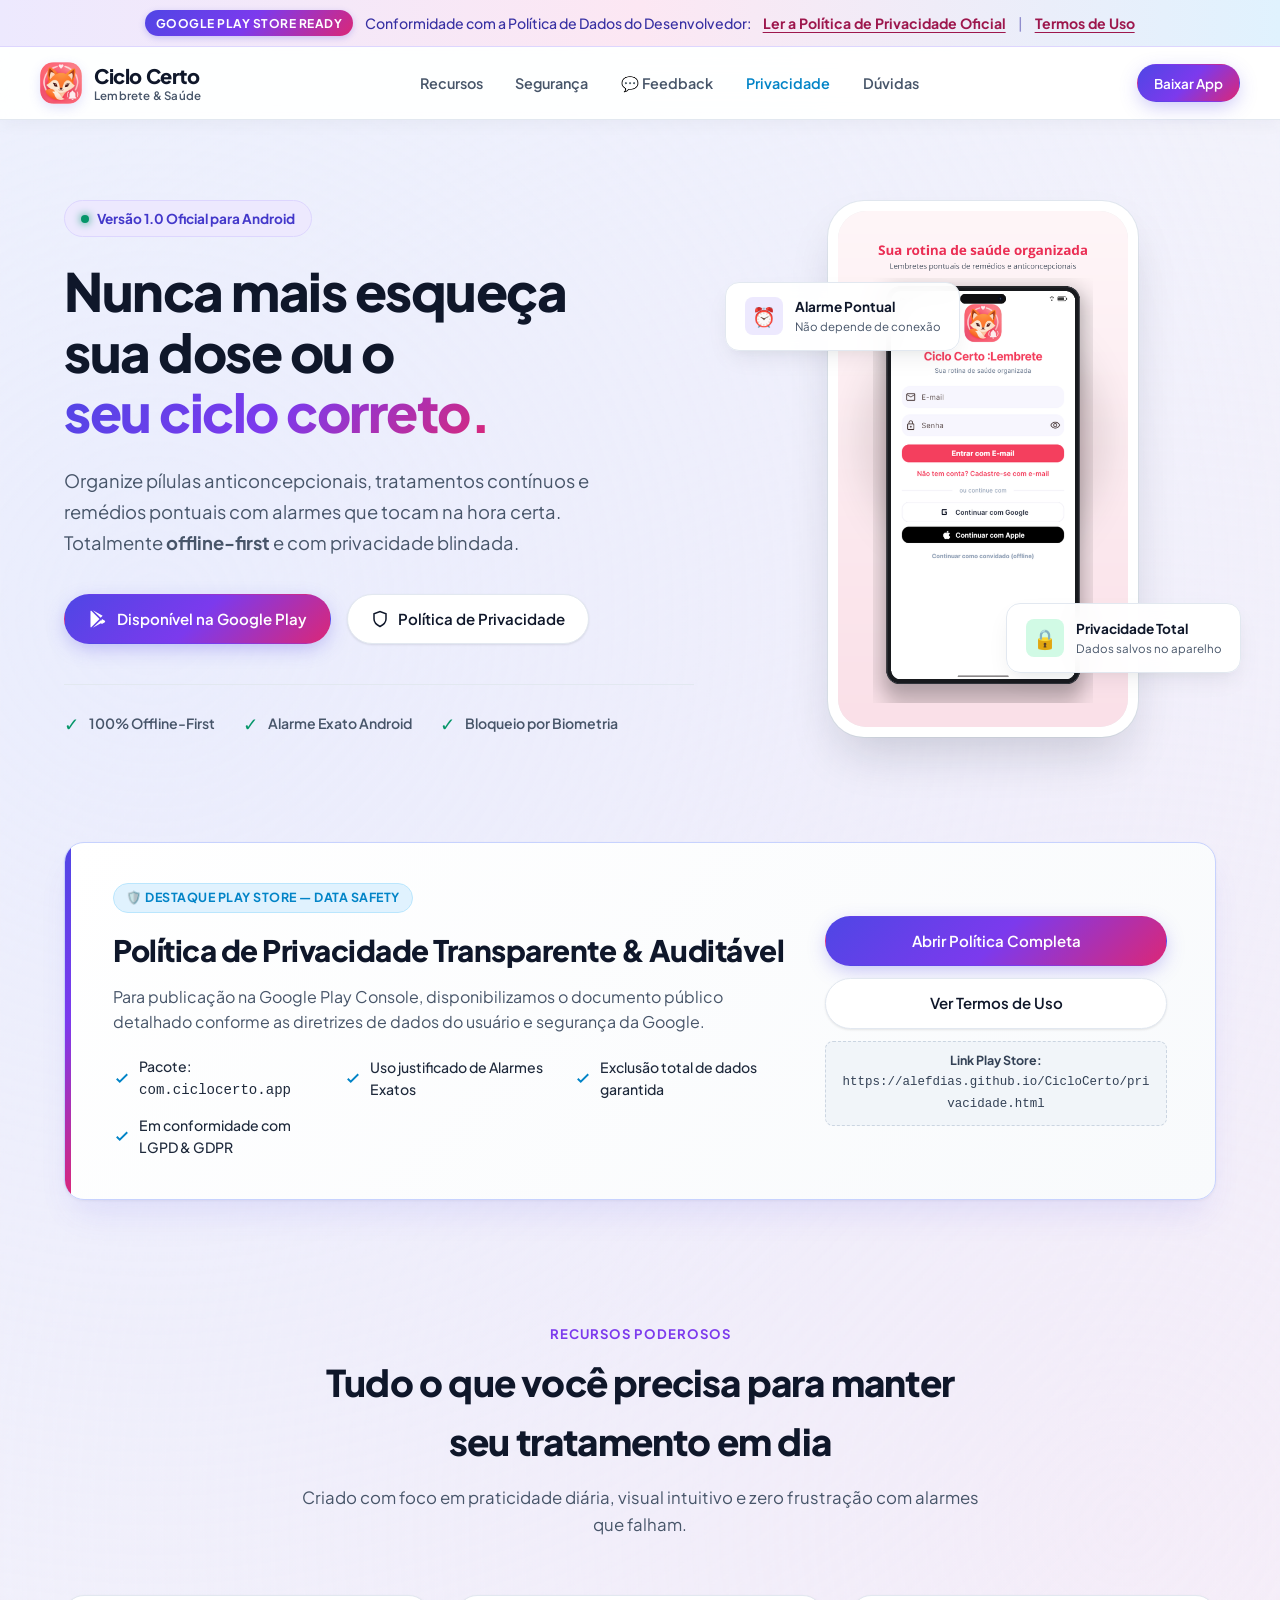
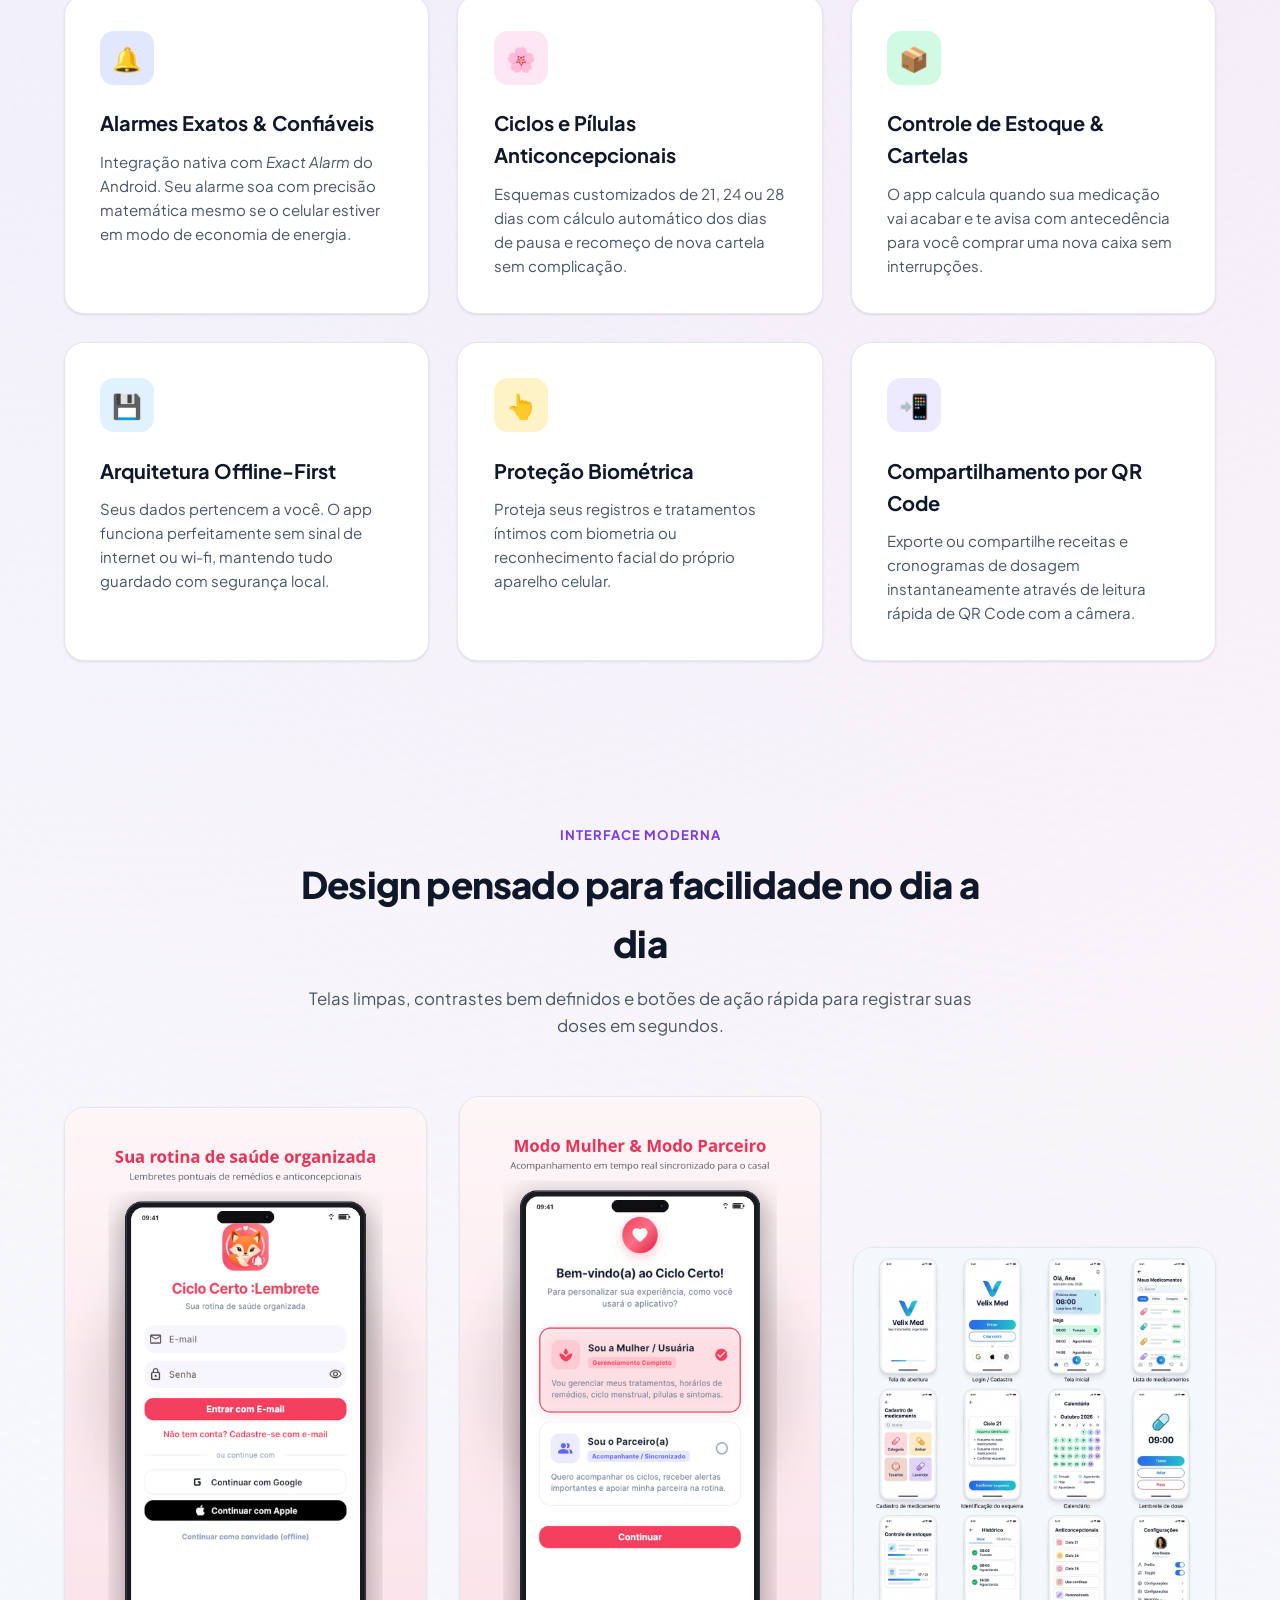
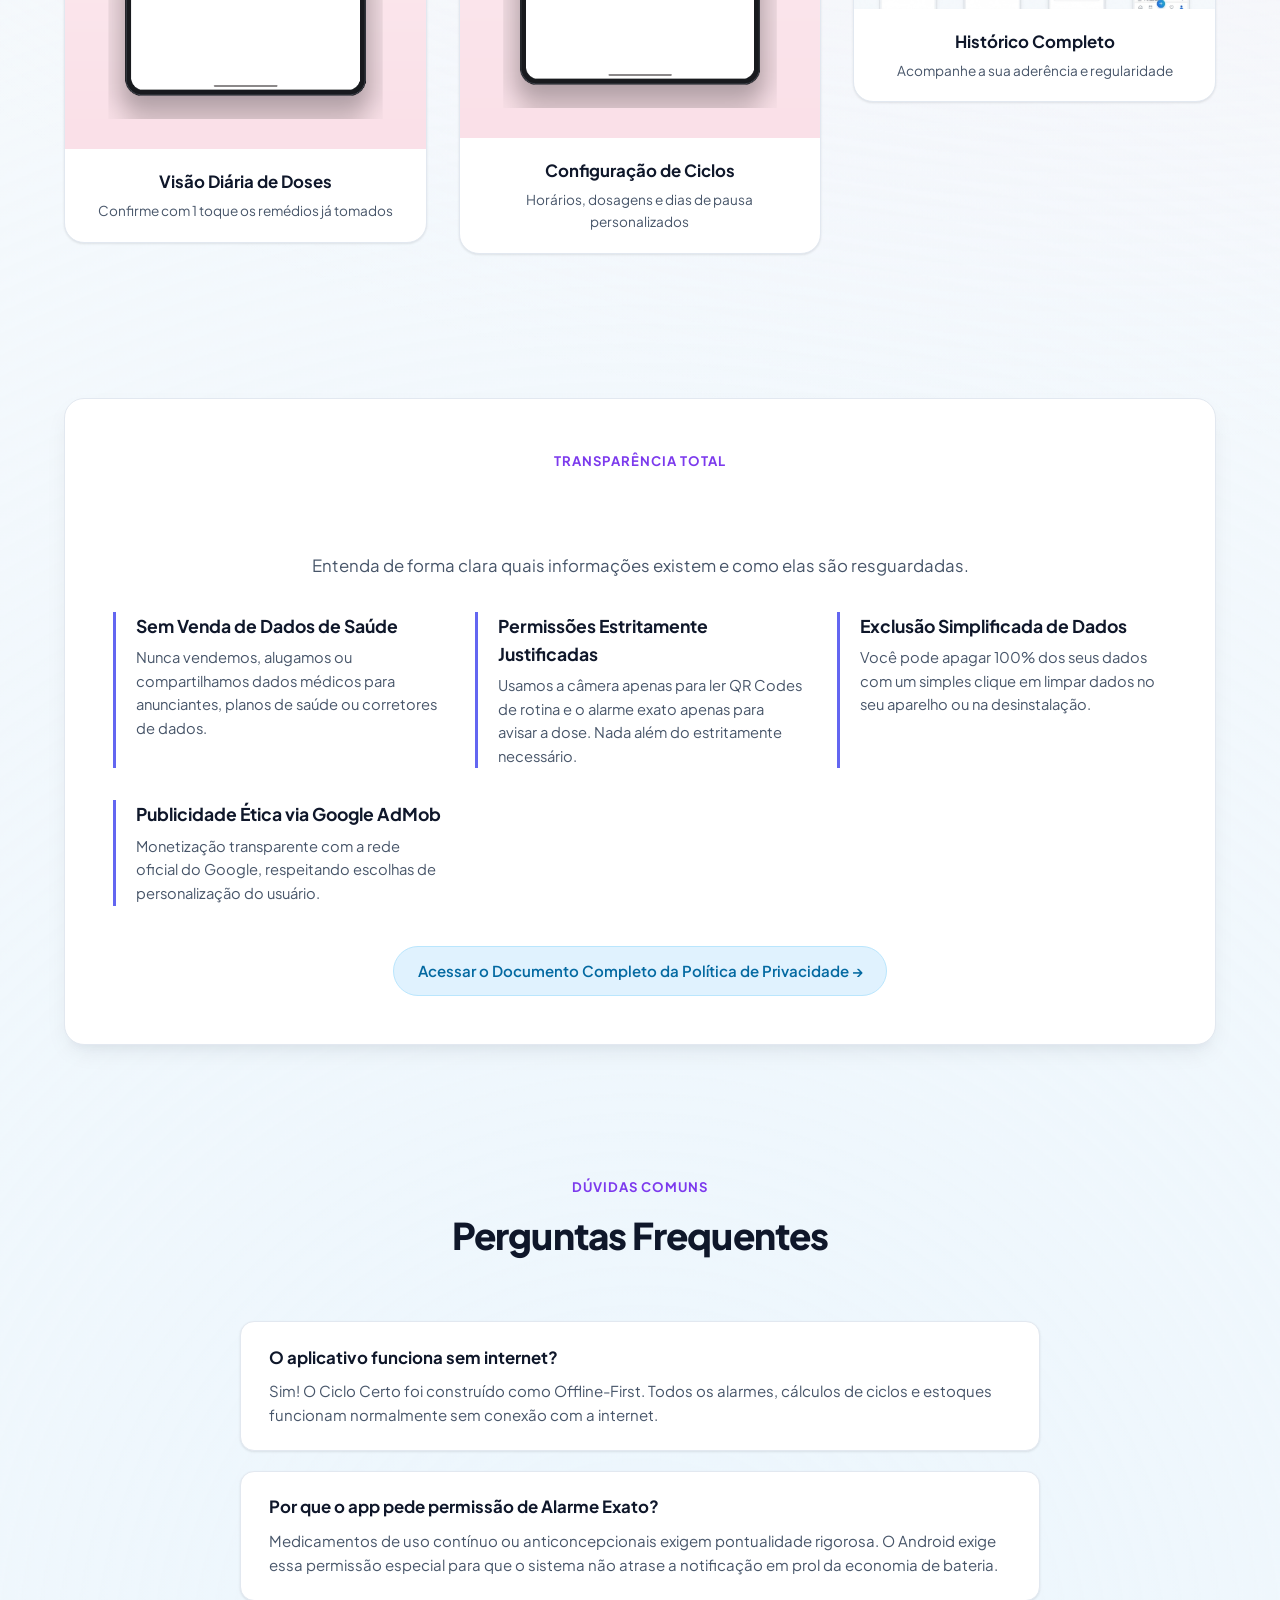
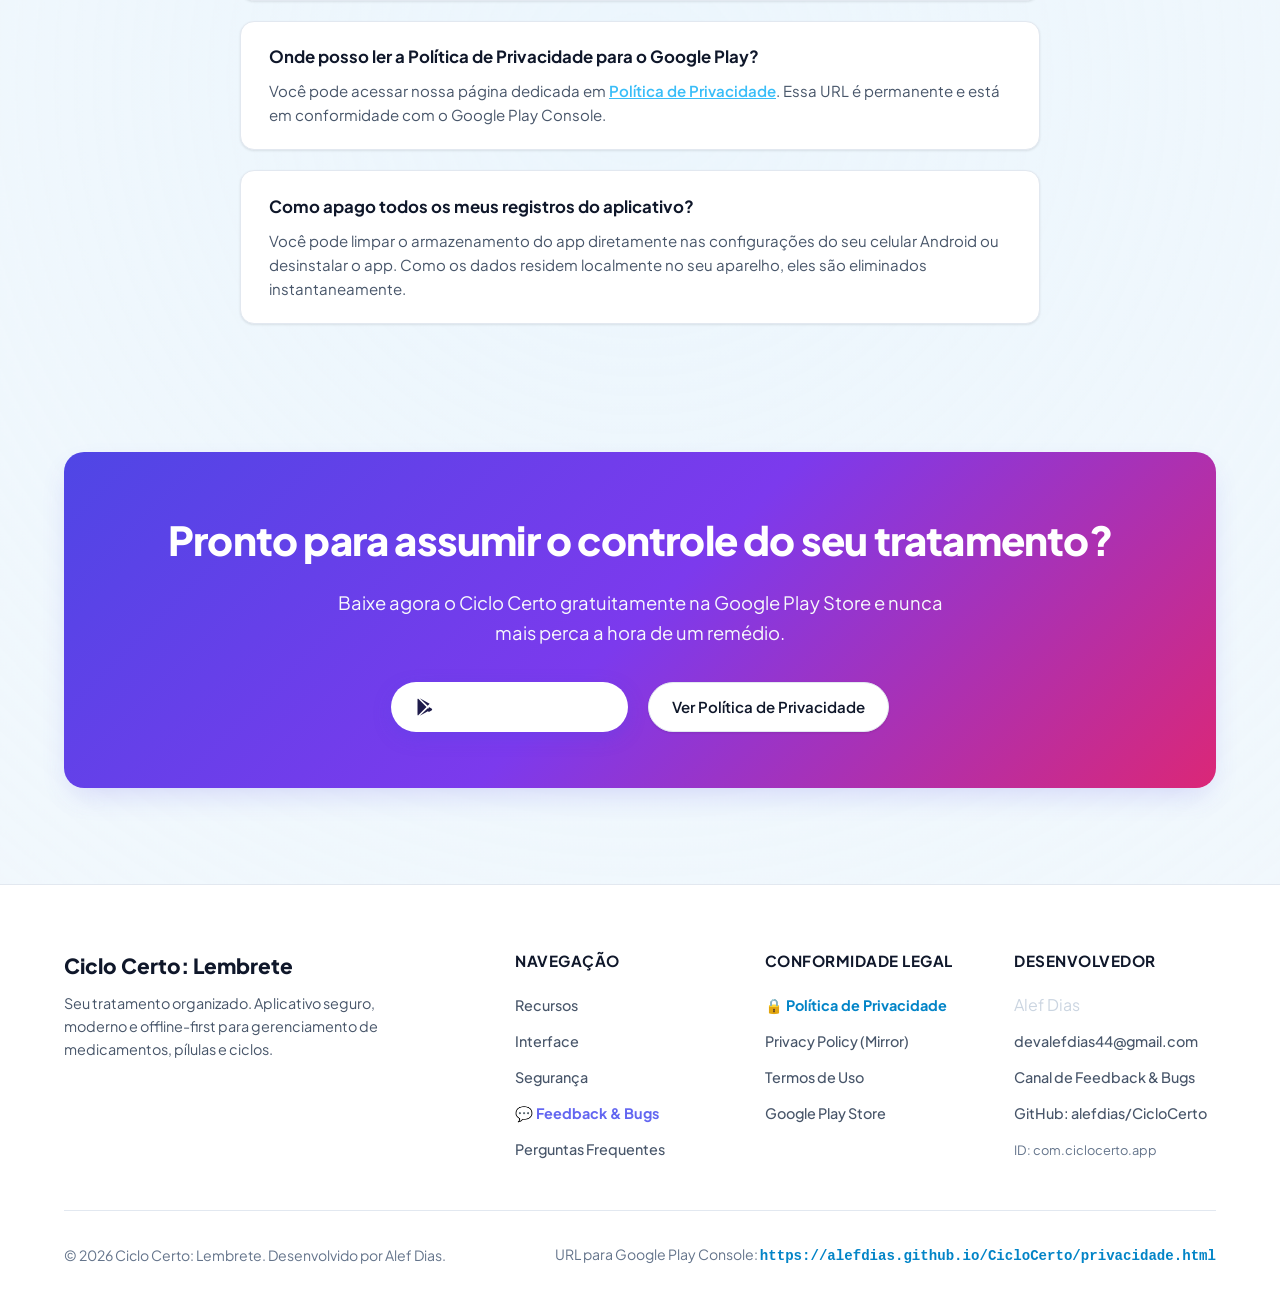
==== commit 11b5e2a1: "fix(ui): corrigir layout quebrado, nav sem cortes e armazenar relatorios no proprio site" ====
--- a/index.html
+++ b/index.html
@@ -16,7 +16,7 @@
   <link href="https://fonts.googleapis.com/css2?family=Plus+Jakarta+Sans:wght@400;500;600;700;800&display=swap" rel="stylesheet">
   
   <!-- CSS -->
-  <link rel="stylesheet" href="style.css">
+  <link rel="stylesheet" href="style.css?v=2.1.0">
 </head>
 <body>
   <div class="ambient-glow top-left"></div>
@@ -38,21 +38,19 @@
     <div class="container site-nav">
       <a href="index.html" class="nav-brand">
         <img src="assets/icon.png" alt="Ciclo Certo Ícone" class="nav-logo">
-        <div>
+        <div class="brand-text">
           <span class="brand-name">Ciclo Certo</span>
-          <span class="brand-tag">Lembrete & Ciclos</span>
+          <span class="brand-tag">Lembrete & Saúde</span>
         </div>
       </a>
       <ul class="nav-links">
         <li><a href="#recursos" class="nav-link">Recursos</a></li>
-        <li><a href="#como-funciona" class="nav-link">Como Funciona</a></li>
-        <li><a href="#seguranca" class="nav-link">Segurança & Dados</a></li>
+        <li><a href="#seguranca" class="nav-link">Segurança</a></li>
         <li><a href="feedback.html" class="nav-link">💬 Feedback</a></li>
-        <li><a href="privacidade.html" class="nav-link highlight">🔒 Política de Privacidade</a></li>
+        <li><a href="privacidade.html" class="nav-link highlight">Privacidade</a></li>
         <li><a href="#faq" class="nav-link">Dúvidas</a></li>
       </ul>
       <div class="nav-actions">
-        <a href="privacidade.html" class="btn btn-privacy btn-sm">Privacidade Play Store</a>
         <a href="#download" class="btn btn-primary btn-sm">Baixar App</a>
       </div>
     </div>
--- a/style.css
+++ b/style.css
@@ -146,78 +146,100 @@
   z-index: 90;
   backdrop-filter: blur(16px);
   -webkit-backdrop-filter: blur(16px);
-  background: rgba(255, 255, 255, 0.88);
+  background: rgba(255, 255, 255, 0.94);
   border-bottom: 1px solid var(--border-subtle);
-  box-shadow: 0 2px 12px rgba(15, 23, 42, 0.03);
+  box-shadow: 0 4px 16px rgba(15, 23, 42, 0.04);
   transition: all 0.3s ease;
 }
 .site-nav {
   display: flex;
   align-items: center;
   justify-content: space-between;
-  height: 76px;
+  min-height: 72px;
+  padding: 0.5rem 0;
+  gap: 1.5rem;
 }
 .nav-brand {
   display: flex;
   align-items: center;
-  gap: 0.85rem;
+  gap: 0.75rem;
   text-decoration: none;
   color: var(--text-main);
+  flex-shrink: 0;
 }
 .nav-logo {
-  width: 44px;
-  height: 44px;
+  width: 42px;
+  height: 42px;
   border-radius: var(--radius-md);
-  box-shadow: 0 4px 12px rgba(99, 102, 241, 0.2);
+  box-shadow: 0 4px 12px rgba(99, 102, 241, 0.18);
   object-fit: cover;
   transition: transform 0.2s;
+  flex-shrink: 0;
 }
 .nav-brand:hover .nav-logo {
   transform: scale(1.05);
 }
+.brand-text {
+  display: flex;
+  flex-direction: column;
+  justify-content: center;
+}
 .brand-name {
   font-weight: 800;
-  font-size: 1.35rem;
-  letter-spacing: -0.5px;
-  color: #0f172a;
+  font-size: 1.25rem;
+  line-height: 1.15;
+  letter-spacing: -0.4px;
+  color: #0f172a;
+  margin: 0;
 }
 .brand-tag {
   display: block;
   font-size: 0.72rem;
+  line-height: 1.15;
   color: var(--text-muted);
   font-weight: 600;
   letter-spacing: 0.2px;
+  margin-top: 2px;
 }
 .nav-links {
   display: flex;
   align-items: center;
-  gap: 1.75rem;
+  gap: 0.75rem;
   list-style: none;
+  margin: 0;
+  padding: 0;
 }
 .nav-link {
   color: var(--text-muted);
   text-decoration: none;
   font-weight: 600;
-  font-size: 0.94rem;
-  transition: color 0.2s;
+  font-size: 0.9rem;
+  white-space: nowrap;
+  padding: 0.45rem 0.65rem;
+  border-radius: var(--radius-sm);
+  transition: all 0.2s ease;
+  display: inline-flex;
+  align-items: center;
+  gap: 0.35rem;
 }
 .nav-link:hover {
   color: var(--primary);
+  background: rgba(99, 102, 241, 0.08);
 }
 .nav-link.active {
   color: var(--primary);
   font-weight: 700;
+  background: rgba(99, 102, 241, 0.08);
 }
 .nav-link.highlight {
   color: #0284c7;
-  display: inline-flex;
-  align-items: center;
-  gap: 0.35rem;
+  font-weight: 600;
 }
 .nav-actions {
   display: flex;
   align-items: center;
-  gap: 0.85rem;
+  gap: 0.75rem;
+  flex-shrink: 0;
 }
 
 /* Buttons */
@@ -1112,6 +1134,20 @@
 }
 
 /* Responsive */
+@media (max-width: 1100px) {
+  .nav-links {
+    gap: 0.4rem;
+  }
+  .nav-link {
+    font-size: 0.85rem;
+    padding: 0.35rem 0.5rem;
+  }
+  .btn-sm {
+    padding: 0.5rem 0.95rem;
+    font-size: 0.85rem;
+  }
+}
+
 @media (max-width: 992px) {
   .hero-grid {
     grid-template-columns: 1fr;
@@ -1152,14 +1188,27 @@
   .form-row {
     grid-template-columns: 1fr;
   }
+  .nav-links {
+    gap: 0.25rem;
+  }
+  .nav-link {
+    font-size: 0.82rem;
+    padding: 0.3rem 0.4rem;
+  }
+}
+
+@media (max-width: 820px) {
+  .nav-links {
+    display: none;
+  }
+  .nav-actions {
+    margin-left: auto;
+  }
 }
 
 @media (max-width: 768px) {
   .hero-title {
-    font-size: 2.4rem;
-  }
-  .nav-links {
-    display: none;
+    font-size: 2.2rem;
   }
   .footer-grid {
     grid-template-columns: 1fr;
